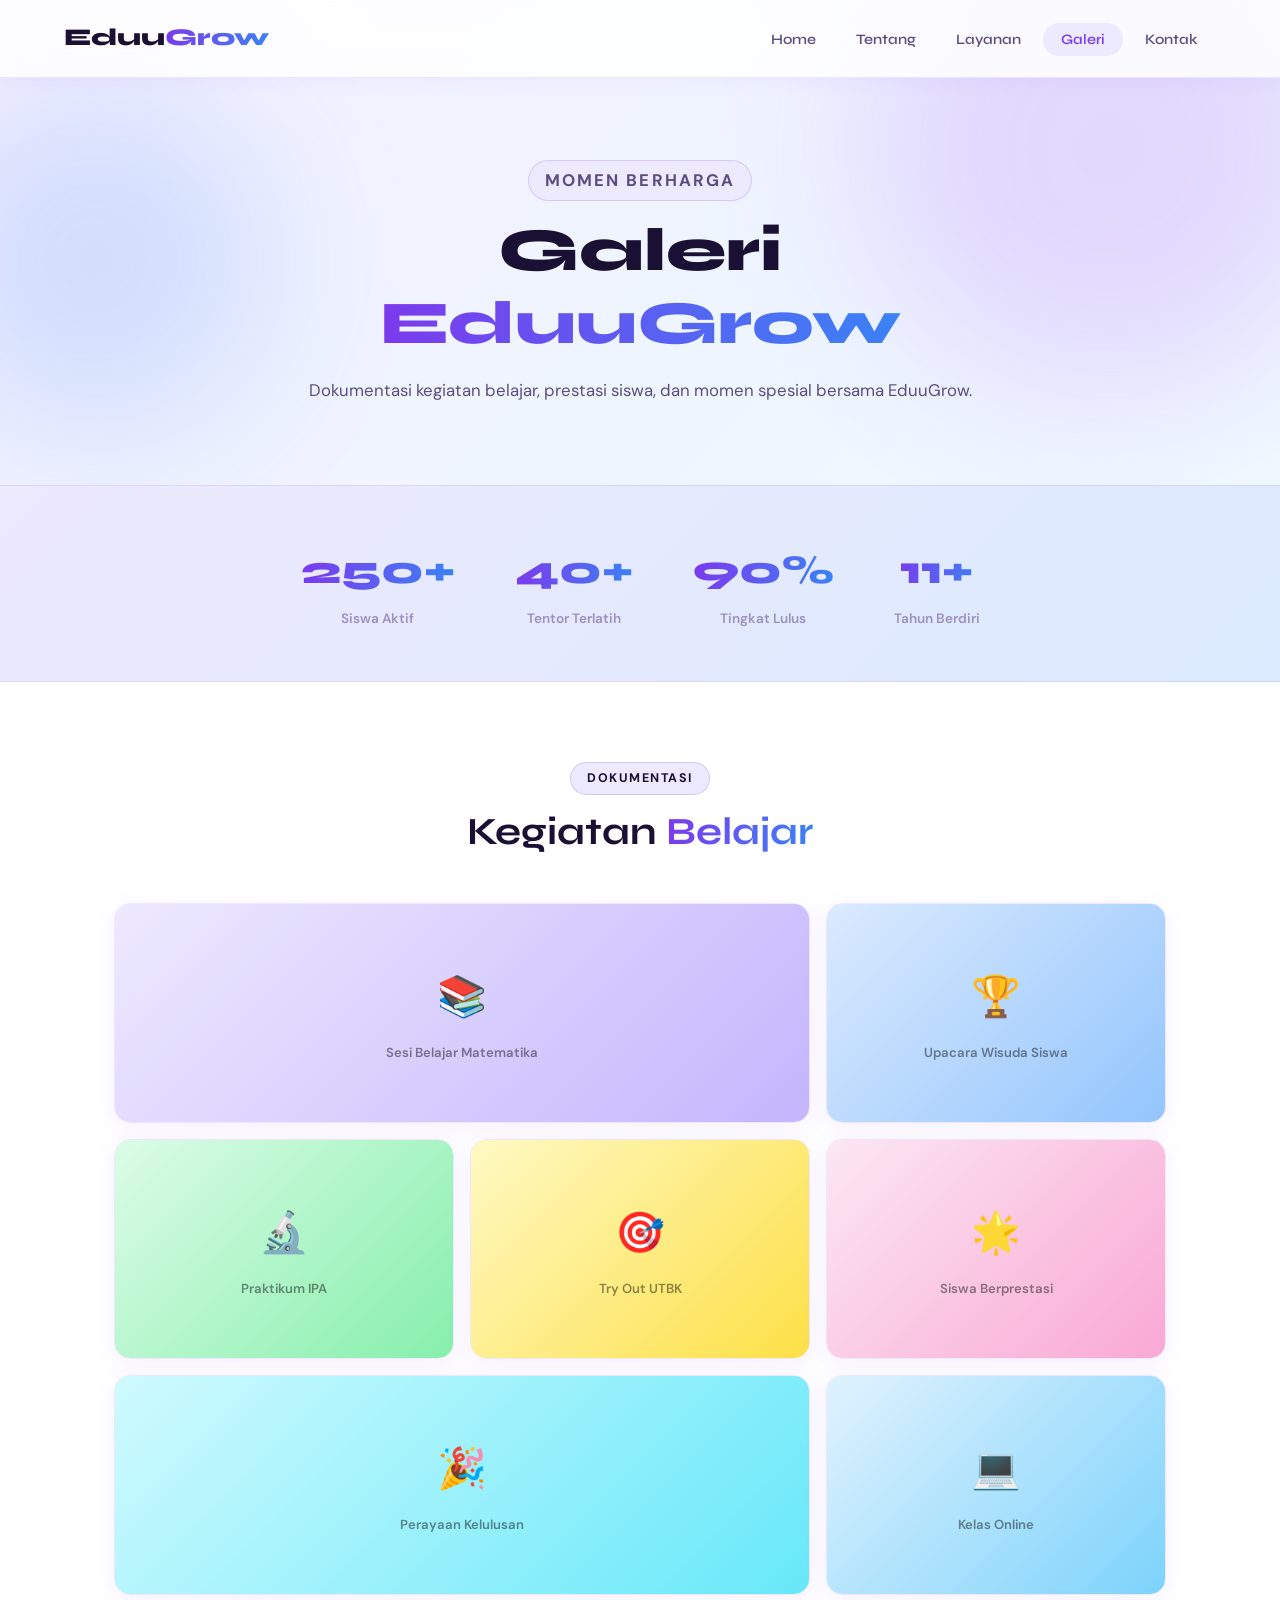
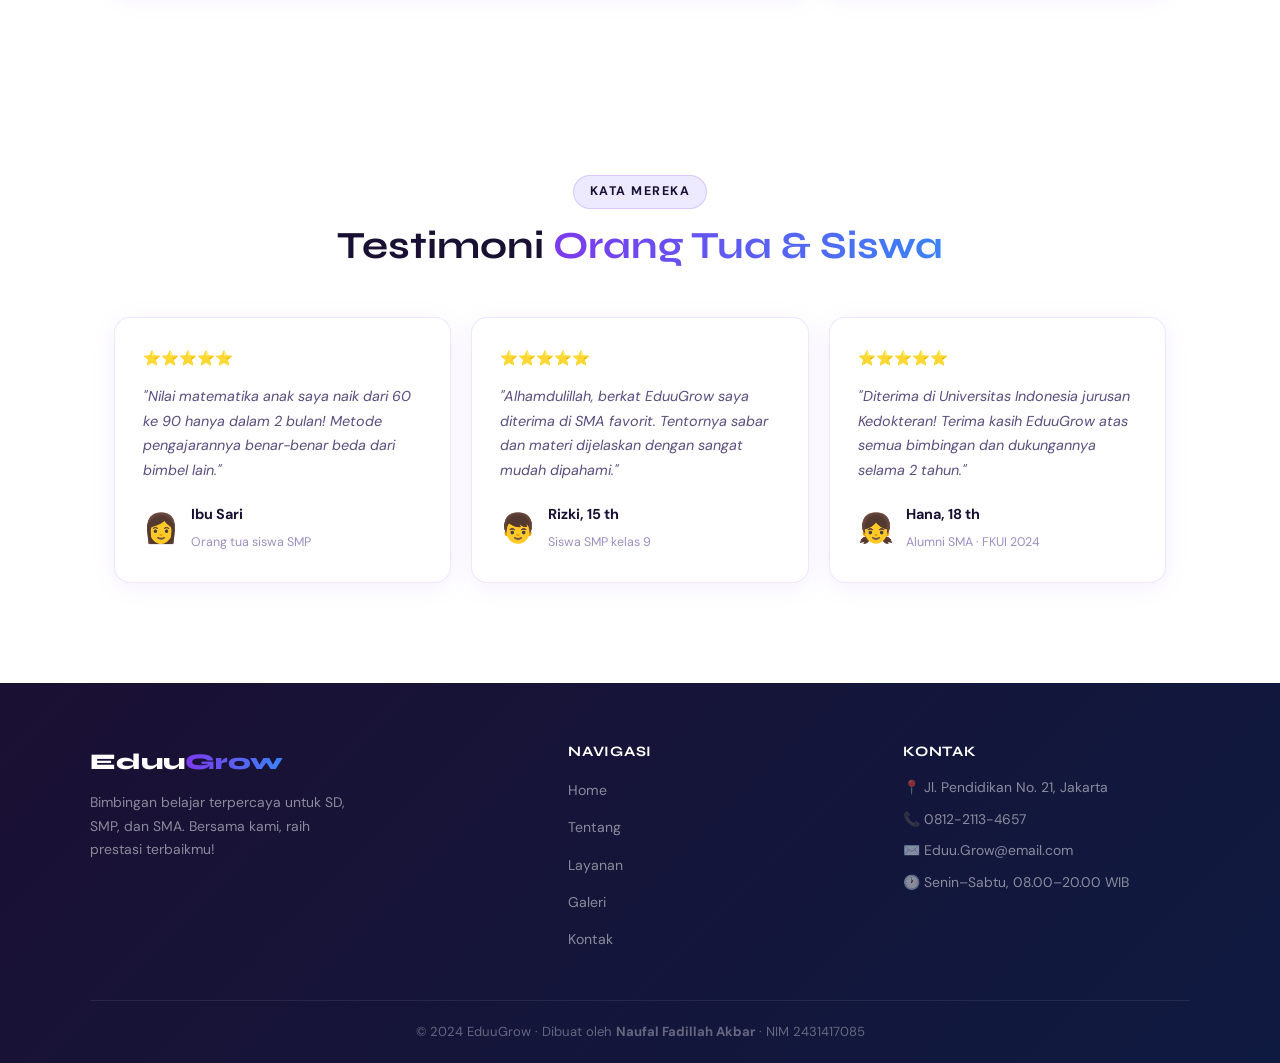
==== galeri.html @ db144cb8 "frist init github" ====
<!doctype html>
<html lang="id">
  <head>
    <meta charset="UTF-8" />
    <meta name="viewport" content="width=device-width, initial-scale=1.0" />
    <title>Galeri | EduuGrow</title>
    <link
      href="https://fonts.googleapis.com/css2?family=Syne:wght@400;600;700;800&family=DM+Sans:ital,wght@0,300;0,400;0,500;1,300&display=swap"
      rel="stylesheet"
    />
    <link rel="stylesheet" href="style.css" />
  </head>
  <body>
    <!-- ===== NAVBAR ===== -->
    <header class="navbar" id="navbar">
      <div class="nav-container">
        <a href="index.html" class="logo">Eduu<span>Grow</span></a>
        <nav>
          <ul class="nav-links" id="navLinks">
            <li><a href="index.html">Home</a></li>
            <li><a href="tentang.html">Tentang</a></li>
            <li><a href="layanan.html">Layanan</a></li>
            <li><a href="galeri.html" class="active">Galeri</a></li>
            <li><a href="kontak.html">Kontak</a></li>
          </ul>
        </nav>
        <button class="hamburger" id="hamburger" onclick="toggleMenu()">
          &#9776;
        </button>
      </div>
    </header>

    <!-- ===== PAGE HERO ===== -->
    <section class="page-hero">
      <div class="orb orb1"></div>
      <div class="orb orb2"></div>
      <div class="page-hero-content">
        <p class="section-tag">Momen Berharga</p>
        <h1>Galeri <span class="gradient-text">EduuGrow</span></h1>
        <p>
          Dokumentasi kegiatan belajar, prestasi siswa, dan momen spesial
          bersama EduuGrow.
        </p>
      </div>
    </section>

    <!-- ===== STATS BANNER ===== -->
    <section class="stats-banner">
      <div class="stats-row">
        <div class="stat-box">
          <span class="stat-big">250+</span>
          <span>Siswa Aktif</span>
        </div>
        <div class="stat-box">
          <span class="stat-big">40+</span>
          <span>Tentor Terlatih</span>
        </div>
        <div class="stat-box">
          <span class="stat-big">90%</span>
          <span>Tingkat Lulus</span>
        </div>
        <div class="stat-box">
          <span class="stat-big">11+</span>
          <span>Tahun Berdiri</span>
        </div>
      </div>
    </section>

    <!-- ===== GALERI GRID ===== -->
    <section class="galeri-section">
      <div class="section-header">
        <p class="section-tag">Dokumentasi</p>
        <h2>Kegiatan <span class="gradient-text">Belajar</span></h2>
      </div>

      <div class="galeri-grid">
        <div
          class="galeri-item large"
          onclick="
            openModal('📚', 'Sesi Belajar Matematika', 'Kelas SMP · 2024', 'g1')
          "
        >
          <div class="galeri-placeholder g1">
            <span class="g-icon">📚</span>
            <span class="g-caption">Sesi Belajar Matematika</span>
          </div>
          <div class="galeri-overlay">
            <p>Sesi Belajar Matematika</p>
            <small>Kelas SMP · 2024</small>
          </div>
        </div>

        <div
          class="galeri-item"
          onclick="
            openModal('🏆', 'Wisuda Angkatan 2023', 'Event Tahunan', 'g2')
          "
        >
          <div class="galeri-placeholder g2">
            <span class="g-icon">🏆</span>
            <span class="g-caption">Upacara Wisuda Siswa</span>
          </div>
          <div class="galeri-overlay">
            <p>Wisuda Angkatan 2023</p>
            <small>Event Tahunan</small>
          </div>
        </div>

        <div
          class="galeri-item"
          onclick="
            openModal('🔬', 'Praktikum IPA Seru', 'Kelas SD · 2024', 'g3')
          "
        >
          <div class="galeri-placeholder g3">
            <span class="g-icon">🔬</span>
            <span class="g-caption">Praktikum IPA</span>
          </div>
          <div class="galeri-overlay">
            <p>Praktikum IPA Seru</p>
            <small>Kelas SD · 2024</small>
          </div>
        </div>

        <div
          class="galeri-item"
          onclick="openModal('🎯', 'Try Out UTBK 2024', '200 Peserta', 'g4')"
        >
          <div class="galeri-placeholder g4">
            <span class="g-icon">🎯</span>
            <span class="g-caption">Try Out UTBK</span>
          </div>
          <div class="galeri-overlay">
            <p>Try Out UTBK 2024</p>
            <small>200 Peserta</small>
          </div>
        </div>

<div
          class="galeri-item"
          onclick="
            openModal(
              '🌟',
              'Penghargaan Siswa Terbaik',
              'Semester Ganjil 2024',
              'g5',
            )
          "
        >
          <div class="galeri-placeholder g5">
            <span class="g-icon">🌟</span>
            <span class="g-caption">Siswa Berprestasi</span>
          </div>
          <div class="galeri-overlay">
            <p>Penghargaan Siswa Terbaik</p>
            <small>Semester Ganjil 2024</small>
          </div>
        </div>

        <div
          class="galeri-item large"
          onclick="
            openModal('🎉', 'Perayaan Kelulusan 2024', 'Semua Jenjang', 'g6')
          "
        >
          <div class="galeri-placeholder g6">
            <span class="g-icon">🎉</span>
            <span class="g-caption">Perayaan Kelulusan</span>
          </div>
          <div class="galeri-overlay">
            <p>Perayaan Kelulusan 2024</p>
            <small>Semua Jenjang</small>
          </div>
        </div>

        <div
          class="galeri-item"
          onclick="
            openModal('💻', 'Sesi Belajar Online', 'Live Class Zoom', 'g7')
          "
        >
          <div class="galeri-placeholder g7">
            <span class="g-icon">💻</span>
            <span class="g-caption">Kelas Online</span>
          </div>
          <div class="galeri-overlay">
            <p>Sesi Belajar Online</p>
            <small>Live Class Zoom</small>
          </div>
        </div>

    </section>

    <!-- ===== TESTIMONIAL ===== -->
    <section class="testimonial">
      <div class="section-header">
        <p class="section-tag">Kata Mereka</p>
        <h2>Testimoni <span class="gradient-text">Orang Tua & Siswa</span></h2>
      </div>
      <div class="testi-grid">
        <div class="testi-card">
          <div class="testi-stars">⭐⭐⭐⭐⭐</div>
          <p>
            "Nilai matematika anak saya naik dari 60 ke 90 hanya dalam 2 bulan!
            Metode pengajarannya benar-benar beda dari bimbel lain."
          </p>
          <div class="testi-author">
            <div class="testi-avatar">👩</div>
            <div>
              <strong>Ibu Sari</strong>
              <small>Orang tua siswa SMP</small>
            </div>
          </div>
        </div>
        <div class="testi-card">
          <div class="testi-stars">⭐⭐⭐⭐⭐</div>
          <p>
            "Alhamdulillah, berkat EduuGrow saya diterima di SMA favorit.
            Tentornya sabar dan materi dijelaskan dengan sangat mudah dipahami."
          </p>
          <div class="testi-author">
            <div class="testi-avatar">👦</div>
            <div>
              <strong>Rizki, 15 th</strong>
              <small>Siswa SMP kelas 9</small>
            </div>
          </div>
        </div>
        <div class="testi-card">
          <div class="testi-stars">⭐⭐⭐⭐⭐</div>
          <p>
            "Diterima di Universitas Indonesia jurusan Kedokteran! Terima kasih
            EduuGrow atas semua bimbingan dan dukungannya selama 2 tahun."
          </p>
          <div class="testi-author">
            <div class="testi-avatar">👧</div>
            <div>
              <strong>Hana, 18 th</strong>
              <small>Alumni SMA · FKUI 2024</small>
            </div>
          </div>
        </div>
      </div>
    </section>

    <!-- ===== MODAL ===== -->
    <div class="modal-overlay" id="modalOverlay" onclick="closeModal()">
      <div class="modal-content" onclick="event.stopPropagation()">
        <button class="modal-close" onclick="closeModal()">✕</button>
        <div class="modal-img" id="modalImg"></div>
        <div class="modal-info" id="modalInfo"></div>
      </div>
    </div>

    <!-- ===== FOOTER ===== -->
    <footer class="footer">
      <div class="footer-inner">
        <div class="footer-brand">
          <a href="index.html" class="logo">Eduu<span>Grow</span></a>
          <p>
            Bimbingan belajar terpercaya untuk SD, SMP, dan SMA. Bersama kami,
            raih prestasi terbaikmu!
          </p>
        </div>
        <div class="footer-links">
          <h4>Navigasi</h4>
          <ul>
            <li><a href="index.html">Home</a></li>
            <li><a href="tentang.html">Tentang</a></li>
            <li><a href="layanan.html">Layanan</a></li>
            <li><a href="galeri.html">Galeri</a></li>
            <li><a href="kontak.html">Kontak</a></li>
          </ul>
        </div>
        <div class="footer-contact">
          <h4>Kontak</h4>
          <p>📍 Jl. Pendidikan No. 21, Jakarta</p>
          <p>📞 0812-2113-4657</p>
          <p>✉️ Eduu.Grow@email.com</p>
          <p>🕐 Senin–Sabtu, 08.00–20.00 WIB</p>
        </div>
      </div>
      <div class="footer-bottom">
        <p>
          © 2024 EduuGrow · Dibuat oleh <strong>Naufal Fadillah Akbar</strong> ·
          NIM 2431417085
        </p>
      </div>
    </footer>

    <script src="script.js"></script>
  </body>
</html>
---- style.css ----
/* ===========================
   FADILLEDU - COLORFUL & ENERGIK
   White + Purple-Blue Gradient
   =========================== */

:root {
  --bg-base: #ffffff;
  --bg-section: #f7f5ff;
  --bg-card: #ffffff;
  --bg-card2: #f0edff;
  --border: rgba(124, 58, 237, 0.12);
  --border-glow: rgba(124, 58, 237, 0.35);
  --purple: #7c3aed;
  --purple-light: #a855f7;
  --purple-pale: #ede9fe;
  --blue: #3b82f6;
  --blue-light: #60a5fa;
  --blue-pale: #dbeafe;
  --cyan: #06b6d4;
  --text-primary: #1a1033;
  --text-secondary: #5b4d80;
  --text-muted: #9d8fc0;
  --gradient: linear-gradient(135deg, #7c3aed, #3b82f6);
  --gradient-soft: linear-gradient(135deg, #ede9fe, #dbeafe);
  --gradient-text: linear-gradient(90deg, #7c3aed, #3b82f6);
  --gradient-hero: linear-gradient(
    135deg,
    #f5f0ff 0%,
    #eef5ff 50%,
    #f0f9ff 100%
  );
  --shadow-card: 0 4px 24px rgba(124, 58, 237, 0.08);
  --shadow-glow: 0 8px 40px rgba(124, 58, 237, 0.18);
  --shadow-hover: 0 12px 48px rgba(124, 58, 237, 0.22);
  --radius: 16px;
  --radius-sm: 10px;
  --font-display: "Syne", sans-serif;
  --font-body: "DM Sans", sans-serif;
}

*,
*::before,
*::after {
  box-sizing: border-box;
  margin: 0;
  padding: 0;
}
html {
  scroll-behavior: smooth;
}
body {
  background: var(--bg-base);
  color: var(--text-primary);
  font-family: var(--font-body);
  font-size: 16px;
  line-height: 1.7;
  overflow-x: hidden;
}
h1,
h2,
h3,
h4 {
  font-family: var(--font-display);
  line-height: 1.2;
  color: var(--text-primary);
}
h1 {
  font-size: clamp(2.2rem, 5vw, 3.8rem);
  font-weight: 800;
}
h2 {
  font-size: clamp(1.6rem, 3vw, 2.4rem);
  font-weight: 700;
}
h3 {
  font-size: 1.2rem;
  font-weight: 600;
}
p {
  color: var(--text-secondary);
}
a {
  text-decoration: none;
  color: inherit;
}
ul {
  list-style: none;
}

/* GRADIENT TEXT */
.gradient-text {
  background: var(--gradient-text);
  -webkit-background-clip: text;
  -webkit-text-fill-color: transparent;
  background-clip: text;
}

/* SECTION TAG */
.section-tag {
  display: inline-block;
  font-size: 0.78rem;
  font-weight: 700;
  letter-spacing: 0.12em;
  text-transform: uppercase;
  color: var(--purple);
  background: var(--purple-pale);
  border: 1px solid rgba(124, 58, 237, 0.2);
  padding: 5px 16px;
  border-radius: 99px;
  margin-bottom: 14px;
}

.section-header {
  text-align: center;
  margin-bottom: 48px;
}
.section-header p {
  color: inherit;
}

/* BUTTONS */
.btn-primary {
  display: inline-flex;
  align-items: center;
  gap: 8px;
  background: var(--gradient);
  color: #fff;
  padding: 13px 28px;
  border-radius: 99px;
  font-family: var(--font-display);
  font-weight: 700;
  font-size: 0.95rem;
  border: none;
  cursor: pointer;
  transition: all 0.3s ease;
  box-shadow: 0 4px 20px rgba(124, 58, 237, 0.3);
}
.btn-primary:hover {
  transform: translateY(-2px);
  box-shadow: 0 8px 32px rgba(124, 58, 237, 0.45);
}
.btn-primary.small {
  padding: 9px 20px;
  font-size: 0.85rem;
}
.btn-primary.full {
  width: 100%;
  justify-content: center;
  border-radius: var(--radius-sm);
}

.btn-outline {
  display: inline-flex;
  align-items: center;
  gap: 8px;
  background: transparent;
  color: var(--purple);
  padding: 13px 28px;
  border-radius: 99px;
  font-family: var(--font-display);
  font-weight: 700;
  font-size: 0.95rem;
  border: 2px solid var(--purple);
  cursor: pointer;
  transition: all 0.3s ease;
}
.btn-outline:hover {
  background: var(--purple-pale);
  transform: translateY(-2px);
  box-shadow: 0 4px 20px rgba(124, 58, 237, 0.15);
}
.btn-outline.small {
  padding: 9px 20px;
  font-size: 0.85rem;
}

/* ===========================
   NAVBAR
   =========================== */
.navbar {
  position: fixed;
  top: 0;
  left: 0;
  right: 0;
  z-index: 1000;
  padding: 18px 0;
  background: rgba(255, 255, 255, 0.85);
  backdrop-filter: blur(20px);
  border-bottom: 1px solid var(--border);
  transition: all 0.3s ease;
  box-shadow: 0 2px 20px rgba(124, 58, 237, 0.06);
}
.navbar.scrolled {
  padding: 12px 0;
  box-shadow: 0 4px 30px rgba(124, 58, 237, 0.1);
}
.nav-container {
  max-width: 1200px;
  margin: 0 auto;
  padding: 0 24px;
  display: flex;
  align-items: center;
  justify-content: space-between;
}
.logo {
  font-family: var(--font-display);
  font-size: 1.5rem;
  font-weight: 800;
  color: var(--text-primary);
}
.logo span {
  background: var(--gradient-text);
  -webkit-background-clip: text;
  -webkit-text-fill-color: transparent;
  background-clip: text;
}
.nav-links {
  display: flex;
  gap: 4px;
  align-items: center;
}
.nav-links a {
  font-family: var(--font-display);
  font-size: 0.9rem;
  font-weight: 600;
  color: var(--text-secondary);
  padding: 8px 18px;
  border-radius: 99px;
  transition: all 0.25s ease;
}
.nav-links a:hover {
  color: var(--purple);
  background: var(--purple-pale);
}
.nav-links a.active {
  color: var(--purple);
  background: var(--purple-pale);
}
.hamburger {
  display: none;
  background: none;
  border: 2px solid var(--border-glow);
  color: var(--purple);
  font-size: 1.2rem;
  padding: 6px 12px;
  border-radius: 8px;
  cursor: pointer;
}

/* ===========================
   ORB / BG DECORATIONS
   =========================== */
.orb {
  position: absolute;
  border-radius: 50%;
  filter: blur(80px);
  opacity: 0.18;
  pointer-events: none;
}
.orb1 {
  width: 500px;
  height: 500px;
  background: #a855f7;
  top: -100px;
  right: -80px;
  animation: drift 8s ease-in-out infinite;
}
.orb2 {
  width: 350px;
  height: 350px;
  background: #3b82f6;
  bottom: 50px;
  left: -80px;
  animation: drift 10s ease-in-out infinite reverse;
}
.orb3 {
  width: 250px;
  height: 250px;
  background: #06b6d4;
  top: 50%;
  left: 40%;
  animation: drift 12s ease-in-out infinite;
}
@keyframes drift {
  0%,
  100% {
    transform: translate(0, 0) scale(1);
  }
  50% {
    transform: translate(30px, -30px) scale(1.05);
  }
}

/* ===========================
   HERO
   =========================== */
.hero {
  min-height: 100vh;
  display: flex;
  align-items: center;
  padding: 120px 24px 80px;
  max-width: 1200px;
  margin: 0 auto;
  position: relative;
  gap: 48px;
}
.hero-bg {
  position: fixed;
  inset: 0;
  pointer-events: none;
  z-index: -1;
  background: var(--gradient-hero);
  overflow: hidden;
}
.grid-overlay {
  position: absolute;
  inset: 0;
  background-image:
    linear-gradient(rgba(124, 58, 237, 0.04) 1px, transparent 1px),
    linear-gradient(90deg, rgba(124, 58, 237, 0.04) 1px, transparent 1px);
  background-size: 60px 60px;
}
.hero-content {
  flex: 1;
  min-width: 0;
}
.badge {
  display: inline-flex;
  align-items: center;
  gap: 8px;
  font-size: 0.8rem;
  font-weight: 700;
  color: var(--purple);
  background: var(--purple-pale);
  border: 1px solid rgba(124, 58, 237, 0.25);
  padding: 6px 16px;
  border-radius: 99px;
  margin-bottom: 20px;
  letter-spacing: 0.05em;
}
.hero-content h1 {
  margin-bottom: 20px;
}
.hero-content p {
  font-size: 1.05rem;
  max-width: 500px;
  margin-bottom: 32px;
  color: var(--text-secondary);
}
.hero-cta {
  display: flex;
  gap: 14px;
  flex-wrap: wrap;
  margin-bottom: 48px;
}
.hero-stats {
  display: flex;
  align-items: center;
  gap: 24px;
  flex-wrap: wrap;
}
.stat {
  display: flex;
  flex-direction: column;
}
.stat-num {
  font-family: var(--font-display);
  font-size: 1.8rem;
  font-weight: 800;
  background: var(--gradient-text);
  -webkit-background-clip: text;
  -webkit-text-fill-color: transparent;
  background-clip: text;
}
.stat-label {
  font-size: 0.8rem;
  color: var(--text-muted);
}
.stat-divider {
  width: 1px;
  height: 40px;
  background: var(--border);
}

/* HERO VISUAL */
.hero-visual {
  flex: 0 0 420px;
  position: relative;
  height: 480px;
  display: flex;
  align-items: center;
  justify-content: center;
}
.main-visual-box {
  width: 200px;
  height: 200px;
  background: #fff;
  border: 2px solid var(--border-glow);
  border-radius: 28px;
  display: flex;
  align-items: center;
  justify-content: center;
  box-shadow: var(--shadow-glow);
  z-index: 2;
}
.visual-inner {
  text-align: center;
}
.visual-icon {
  font-size: 3.5rem;
  display: block;
  margin-bottom: 8px;
}
.visual-inner p {
  font-family: var(--font-display);
  font-weight: 700;
  color: var(--text-primary);
  font-size: 1rem;
  margin: 0;
}
.visual-inner small {
  font-size: 0.75rem;
  color: var(--text-muted);
}

.card-float {
  position: absolute;
  display: flex;
  align-items: center;
  gap: 8px;
  background: #fff;
  border: 1px solid var(--border);
  border-radius: var(--radius-sm);
  padding: 10px 16px;
  font-size: 0.82rem;
  font-weight: 600;
  color: var(--text-primary);
  white-space: nowrap;
  box-shadow: var(--shadow-card);
}
.card-float .card-icon {
  font-size: 1.1rem;
}
.card1 {
  top: 40px;
  left: 0;
  animation: floatY 3s ease-in-out infinite;
}
.card2 {
  top: 40px;
  right: 0;
  animation: floatY 3s ease-in-out infinite 0.5s;
}
.card3 {
  bottom: 80px;
  left: 10px;
  animation: floatY 3s ease-in-out infinite 1s;
}
.card4 {
  bottom: 80px;
  right: 10px;
  animation: floatY 3s ease-in-out infinite 1.5s;
}
@keyframes floatY {
  0%,
  100% {
    transform: translateY(0);
  }
  50% {
    transform: translateY(-10px);
  }
}

/* ===========================
   FEATURES
   =========================== */
.features {
  padding: 100px 24px;
  max-width: 1200px;
  margin: 0 auto;
}
.features-grid {
  display: grid;
  grid-template-columns: repeat(auto-fit, minmax(240px, 1fr));
  gap: 20px;
}
.feature-card {
  background: #fff;
  border: 1px solid var(--border);
  border-radius: var(--radius);
  padding: 28px;
  transition: all 0.3s ease;
  box-shadow: var(--shadow-card);
}
.feature-card:hover {
  border-color: var(--border-glow);
  transform: translateY(-5px);
  box-shadow: var(--shadow-hover);
}
.feature-icon {
  font-size: 2.2rem;
  margin-bottom: 16px;
}
.feature-card h3 {
  margin-bottom: 10px;
}
.feature-card p {
  font-size: 0.9rem;
}

/* ===========================
   JENJANG
   =========================== */
.jenjang {
  padding: 100px 24px;
  background: var(--bg-section);
}
.jenjang .section-header,
.jenjang-grid {
  max-width: 1000px;
  margin: 0 auto;
}
.jenjang-grid {
  display: grid;
  grid-template-columns: repeat(3, 1fr);
  gap: 20px;
  margin-top: 48px;
}
.jenjang-card {
  background: #fff;
  border: 1px solid var(--border);
  border-radius: var(--radius);
  padding: 32px 28px;
  transition: all 0.3s ease;
  box-shadow: var(--shadow-card);
}
.jenjang-card:hover {
  border-color: var(--border-glow);
  box-shadow: var(--shadow-hover);
  transform: translateY(-5px);
}
.jenjang-card.featured {
  border-color: var(--purple);
  background: linear-gradient(135deg, #fff, var(--purple-pale));
  box-shadow: var(--shadow-glow);
}
.jenjang-badge {
  display: inline-flex;
  align-items: center;
  justify-content: center;
  width: 52px;
  height: 52px;
  background: var(--gradient);
  border-radius: 14px;
  font-family: var(--font-display);
  font-size: 1rem;
  font-weight: 800;
  color: #fff;
  margin-bottom: 18px;
  box-shadow: 0 4px 16px rgba(124, 58, 237, 0.35);
}
.jenjang-card h3 {
  margin-bottom: 10px;
}
.jenjang-card p {
  font-size: 0.9rem;
  margin-bottom: 20px;
}
.card-link {
  color: var(--purple);
  font-size: 0.9rem;
  font-weight: 700;
  transition: color 0.2s;
}
.card-link:hover {
  color: var(--blue);
}

/* ===========================
   PAGE HERO (inner pages)
   =========================== */
.page-hero {
  padding: 160px 24px 80px;
  text-align: center;
  position: relative;
  overflow: hidden;
  background: linear-gradient(135deg, #f5f0ff 0%, #eef5ff 60%, #f0f9ff 100%);
}
.page-hero-content {
  position: relative;
  z-index: 1;
  max-width: 700px;
  margin: 0 auto;
}
.page-hero h1 {
  margin-bottom: 16px;
}
.page-hero p {
  font-size: 1.05rem;
  color: var(--text-secondary);
}

/* ===========================
   ABOUT PAGE
   =========================== */
.about-story {
  padding: 80px 24px;
  max-width: 1100px;
  margin: 0 auto;
}
.story-grid {
  display: grid;
  grid-template-columns: 1fr 1.2fr;
  gap: 60px;
  align-items: center;
}
.story-visual {
  position: relative;
}
.story-box {
  background: var(--gradient-soft);
  border: 1px solid var(--border);
  border-radius: var(--radius);
  padding: 36px;
  text-align: center;
  box-shadow: var(--shadow-card);
}
.story-icon {
  font-size: 3rem;
  margin-bottom: 16px;
  display: block;
}
.story-box h3 {
  margin-bottom: 10px;
}
.story-nim {
  margin-top: 16px;
  display: inline-block;
  font-size: 0.8rem;
  color: var(--purple);
  background: var(--purple-pale);
  border: 1px solid rgba(124, 58, 237, 0.2);
  padding: 4px 12px;
  border-radius: 99px;
  font-weight: 700;
}
.story-accent-card {
  position: absolute;
  bottom: -20px;
  right: -20px;
  background: var(--gradient);
  border-radius: var(--radius-sm);
  padding: 18px 24px;
  text-align: center;
  box-shadow: 0 8px 32px rgba(124, 58, 237, 0.4);
}
.big-num {
  display: block;
  font-family: var(--font-display);
  font-size: 2rem;
  font-weight: 800;
  color: #fff;
}
.story-accent-card span:last-child {
  font-size: 0.8rem;
  color: rgba(255, 255, 255, 0.85);
}
.story-text h2 {
  margin-bottom: 20px;
}
.story-text p {
  margin-bottom: 16px;
}
.story-values {
  margin-top: 24px;
  display: flex;
  flex-direction: column;
  gap: 10px;
}
.value-item {
  display: flex;
  gap: 12px;
  align-items: center;
  color: var(--text-primary);
  font-weight: 600;
}
.value-item span {
  color: var(--purple);
  font-size: 1.1rem;
}

/* VISI MISI */
.visi-misi {
  padding: 80px 24px;
  background: var(--bg-section);
}
.vm-grid {
  display: grid;
  grid-template-columns: 1fr 1fr;
  gap: 24px;
  max-width: 900px;
  margin: 0 auto;
}
.vm-card {
  background: #fff;
  border: 1px solid var(--border);
  border-radius: var(--radius);
  padding: 36px;
  box-shadow: var(--shadow-card);
}
.vm-card.visi {
  border-top: 4px solid var(--purple);
}
.vm-card.misi {
  border-top: 4px solid var(--blue);
}
.vm-icon {
  font-size: 2.5rem;
  margin-bottom: 16px;
  display: block;
}
.vm-card h3 {
  margin-bottom: 14px;
}
.vm-card ul {
  display: flex;
  flex-direction: column;
  gap: 10px;
  padding-left: 4px;
}
.vm-card ul li {
  color: var(--text-secondary);
  font-size: 0.9rem;
  padding-left: 20px;
  position: relative;
}
.vm-card ul li::before {
  content: "→";
  position: absolute;
  left: 0;
  color: var(--purple);
  font-weight: 700;
}

/* TEAM */
.team {
  padding: 80px 24px;
  max-width: 1100px;
  margin: 0 auto;
}
.team-grid {
  display: grid;
  grid-template-columns: repeat(4, 1fr);
  gap: 20px;
}
.team-card {
  background: #fff;
  border: 1px solid var(--border);
  border-radius: var(--radius);
  padding: 28px 20px;
  text-align: center;
  transition: all 0.3s ease;
  box-shadow: var(--shadow-card);
}
.team-card:hover {
  border-color: var(--border-glow);
  transform: translateY(-5px);
  box-shadow: var(--shadow-hover);
}
.team-avatar {
  font-size: 3rem;
  margin-bottom: 14px;
  display: block;
}
.team-card h3 {
  margin-bottom: 4px;
  font-size: 1rem;
}
.team-role {
  color: var(--purple);
  font-size: 0.8rem;
  margin-bottom: 10px;
  font-weight: 700;
}
.team-card p {
  font-size: 0.85rem;
}

/* ===========================
   LAYANAN PAGE
   =========================== */
.layanan-section {
  padding: 60px 24px 100px;
  max-width: 1200px;
  margin: 0 auto;
}
.tab-container {
  display: flex;
  gap: 10px;
  margin-bottom: 40px;
  flex-wrap: wrap;
}
.tab-btn {
  padding: 9px 24px;
  border-radius: 99px;
  border: 2px solid var(--border-glow);
  background: transparent;
  color: var(--purple);
  font-family: var(--font-display);
  font-size: 0.88rem;
  font-weight: 700;
  cursor: pointer;
  transition: all 0.25s;
}
.tab-btn.active,
.tab-btn:hover {
  background: var(--gradient);
  border-color: transparent;
  color: #fff;
  box-shadow: 0 4px 16px rgba(124, 58, 237, 0.3);
}
.layanan-grid {
  display: grid;
  grid-template-columns: repeat(3, 1fr);
  gap: 22px;
}
.layanan-card {
  background: #fff;
  border: 1px solid var(--border);
  border-radius: var(--radius);
  padding: 28px;
  display: flex;
  flex-direction: column;
  gap: 14px;
  transition: all 0.3s ease;
  box-shadow: var(--shadow-card);
}
.layanan-card:hover {
  border-color: var(--border-glow);
  transform: translateY(-5px);
  box-shadow: var(--shadow-hover);
}
.layanan-card.hidden {
  display: none;
}
.layanan-header {
  display: flex;
  align-items: center;
  justify-content: space-between;
}
.level-badge {
  font-family: var(--font-display);
  font-size: 0.75rem;
  font-weight: 700;
  padding: 4px 12px;
  border-radius: 99px;
}
.layanan-header.sd .level-badge {
  background: #dcfce7;
  color: #16a34a;
  border: 1px solid #86efac;
}
.layanan-header.smp .level-badge {
  background: var(--blue-pale);
  color: #1d4ed8;
  border: 1px solid #93c5fd;
}
.layanan-header.sma .level-badge {
  background: var(--purple-pale);
  color: var(--purple);
  border: 1px solid #c4b5fd;
}
.layanan-icon {
  font-size: 1.8rem;
}
.layanan-card h3 {
  font-size: 1.05rem;
}
.layanan-card p {
  font-size: 0.87rem;
}
.layanan-list {
  display: flex;
  flex-direction: column;
  gap: 6px;
}
.layanan-list li {
  font-size: 0.83rem;
  color: var(--text-secondary);
}
.layanan-price {
  font-family: var(--font-display);
  font-size: 1.3rem;
  font-weight: 800;
  color: var(--purple);
  margin-top: auto;
}
.layanan-price span {
  font-size: 0.8rem;
  font-weight: 400;
  color: var(--text-muted);
}

/* PAKET */
.paket-section {
  padding: 80px 24px 100px;
  max-width: 1000px;
  margin: 0 auto;
}
.paket-grid {
  display: grid;
  grid-template-columns: repeat(3, 1fr);
  gap: 22px;
}
.paket-card {
  background: #fff;
  border: 1px solid var(--border);
  border-radius: var(--radius);
  padding: 32px 28px;
  display: flex;
  flex-direction: column;
  gap: 12px;
  position: relative;
  box-shadow: var(--shadow-card);
}
.paket-card.featured {
  border-color: var(--purple);
  background: linear-gradient(135deg, #fff, var(--purple-pale));
  box-shadow: var(--shadow-glow);
}
.paket-badge {
  position: absolute;
  top: -12px;
  left: 50%;
  transform: translateX(-50%);
  background: var(--gradient);
  color: #fff;
  font-size: 0.75rem;
  font-weight: 700;
  padding: 4px 16px;
  border-radius: 99px;
  white-space: nowrap;
  font-family: var(--font-display);
  box-shadow: 0 4px 12px rgba(124, 58, 237, 0.35);
}
.paket-card h3 {
  font-size: 1.1rem;
  text-align: center;
}
.paket-price {
  font-family: var(--font-display);
  font-size: 1.6rem;
  font-weight: 800;
  color: var(--purple);
  text-align: center;
}
.paket-price span {
  font-size: 0.8rem;
  font-weight: 400;
  color: var(--text-muted);
}
.paket-card ul {
  display: flex;
  flex-direction: column;
  gap: 8px;
  flex: 1;
}
.paket-card ul li {
  color: var(--text-secondary);
  font-size: 0.87rem;
}
.paket-card .btn-primary,
.paket-card .btn-outline {
  width: 100%;
  justify-content: center;
  margin-top: 8px;
}

/* ===========================
   GALERI
   =========================== */
.stats-banner {
  padding: 50px 24px;
  background: linear-gradient(135deg, var(--purple-pale), var(--blue-pale));
  border-top: 1px solid var(--border);
  border-bottom: 1px solid var(--border);
}
.stats-row {
  display: flex;
  justify-content: center;
  gap: 60px;
  flex-wrap: wrap;
  max-width: 900px;
  margin: 0 auto;
}
.stat-box {
  text-align: center;
}
.stat-big {
  display: block;
  font-family: var(--font-display);
  font-size: 2.5rem;
  font-weight: 800;
  background: var(--gradient-text);
  -webkit-background-clip: text;
  -webkit-text-fill-color: transparent;
  background-clip: text;
}
.stat-box span:last-child {
  font-size: 0.85rem;
  color: var(--text-muted);
  font-weight: 600;
}

.galeri-section {
  padding: 80px 24px 100px;
  max-width: 1100px;
  margin: 0 auto;
}
.galeri-grid {
  display: grid;
  grid-template-columns: repeat(3, 1fr);
  grid-auto-rows: 220px;
  gap: 16px;
}
.galeri-item {
  position: relative;
  overflow: hidden;
  border-radius: var(--radius);
  border: 1px solid var(--border);
  cursor: pointer;
  box-shadow: var(--shadow-card);
}
.galeri-item.large {
  grid-column: span 2;
}
.galeri-placeholder {
  width: 100%;
  height: 100%;
  display: flex;
  flex-direction: column;
  align-items: center;
  justify-content: center;
  gap: 12px;
  transition: transform 0.4s ease;
}
.galeri-item:hover .galeri-placeholder {
  transform: scale(1.05);
}

.g1 {
  background: linear-gradient(135deg, #ede9fe, #c4b5fd);
}
.g2 {
  background: linear-gradient(135deg, #dbeafe, #93c5fd);
}
.g3 {
  background: linear-gradient(135deg, #dcfce7, #86efac);
}
.g4 {
  background: linear-gradient(135deg, #fef9c3, #fde047);
}
.g5 {
  background: linear-gradient(135deg, #fce7f3, #f9a8d4);
}
.g6 {
  background: linear-gradient(135deg, #cffafe, #67e8f9);
}
.g7 {
  background: linear-gradient(135deg, #e0f2fe, #7dd3fc);
}
.g8 {
  background: linear-gradient(135deg, #ede9fe, #a5b4fc);
}

.g-icon {
  font-size: 2.5rem;
}
.g-caption {
  font-size: 0.82rem;
  color: rgba(0, 0, 0, 0.45);
  font-weight: 600;
}

.galeri-overlay {
  position: absolute;
  bottom: 0;
  left: 0;
  right: 0;
  background: linear-gradient(transparent, rgba(124, 58, 237, 0.85));
  padding: 24px 16px 16px;
  transform: translateY(100%);
  transition: transform 0.35s ease;
}
.galeri-item:hover .galeri-overlay {
  transform: translateY(0);
}
.galeri-overlay p {
  color: #fff;
  font-weight: 600;
  font-size: 0.9rem;
  margin: 0;
}
.galeri-overlay small {
  color: rgba(255, 255, 255, 0.75);
  font-size: 0.78rem;
}

/* TESTIMONIAL */
.testimonial {
  padding: 80px 24px 100px;
  max-width: 1100px;
  margin: 0 auto;
}
.testi-grid {
  display: grid;
  grid-template-columns: repeat(3, 1fr);
  gap: 20px;
}
.testi-card {
  background: #fff;
  border: 1px solid var(--border);
  border-radius: var(--radius);
  padding: 28px;
  transition: all 0.3s ease;
  box-shadow: var(--shadow-card);
}
.testi-card:hover {
  border-color: var(--border-glow);
  transform: translateY(-4px);
  box-shadow: var(--shadow-hover);
}
.testi-stars {
  font-size: 0.9rem;
  margin-bottom: 14px;
}
.testi-card p {
  font-style: italic;
  font-size: 0.9rem;
  margin-bottom: 20px;
}
.testi-author {
  display: flex;
  align-items: center;
  gap: 12px;
}
.testi-avatar {
  font-size: 1.8rem;
}
.testi-author strong {
  display: block;
  font-size: 0.9rem;
  color: var(--text-primary);
}
.testi-author small {
  font-size: 0.78rem;
  color: var(--text-muted);
}

/* MODAL */
.modal-overlay {
  position: fixed;
  inset: 0;
  background: rgba(124, 58, 237, 0.15);
  backdrop-filter: blur(12px);
  z-index: 2000;
  display: flex;
  align-items: center;
  justify-content: center;
  opacity: 0;
  pointer-events: none;
  transition: opacity 0.3s ease;
}
.modal-overlay.active {
  opacity: 1;
  pointer-events: all;
}
.modal-content {
  background: #fff;
  border: 1px solid var(--border-glow);
  border-radius: var(--radius);
  padding: 32px;
  max-width: 500px;
  width: 90%;
  position: relative;
  transform: scale(0.95);
  transition: transform 0.3s ease;
  box-shadow: var(--shadow-glow);
}
.modal-overlay.active .modal-content {
  transform: scale(1);
}
.modal-close {
  position: absolute;
  top: 16px;
  right: 16px;
  background: var(--purple-pale);
  border: none;
  color: var(--purple);
  width: 32px;
  height: 32px;
  border-radius: 8px;
  cursor: pointer;
  font-size: 0.9rem;
  transition: background 0.2s;
}
.modal-close:hover {
  background: var(--border-glow);
  color: #fff;
}
.modal-img {
  font-size: 4rem;
  text-align: center;
  margin-bottom: 16px;
}
.modal-info p {
  text-align: center;
  font-weight: 700;
  color: var(--text-primary);
  margin-bottom: 4px;
}
.modal-info small {
  display: block;
  text-align: center;
  color: var(--text-muted);
  font-size: 0.82rem;
}

/* ===========================
   KONTAK
   =========================== */
.kontak-section {
  padding: 60px 24px 100px;
  max-width: 1100px;
  margin: 0 auto;
}
.kontak-grid {
  display: grid;
  grid-template-columns: 1fr 1.4fr;
  gap: 48px;
  align-items: start;
}
.kontak-info h2 {
  margin-bottom: 12px;
}
.kontak-info > p {
  margin-bottom: 32px;
}
.info-items {
  display: flex;
  flex-direction: column;
  gap: 20px;
  margin-bottom: 32px;
}
.info-item {
  display: flex;
  gap: 16px;
  align-items: flex-start;
}
.info-icon {
  font-size: 1.4rem;
  flex-shrink: 0;
  margin-top: 2px;
}
.info-item strong {
  display: block;
  color: var(--text-primary);
  font-size: 0.9rem;
  margin-bottom: 4px;
  font-weight: 700;
}
.info-item p {
  font-size: 0.87rem;
  margin: 0;
}
.sosmed p {
  font-size: 0.85rem;
  color: var(--text-muted);
  margin-bottom: 12px;
  font-weight: 600;
}
.sosmed-links {
  display: flex;
  gap: 10px;
  flex-wrap: wrap;
}
.sosmed-btn {
  padding: 8px 16px;
  background: var(--purple-pale);
  border: 1px solid var(--border-glow);
  border-radius: 8px;
  font-size: 0.82rem;
  font-weight: 700;
  color: var(--purple);
  transition: all 0.25s;
}
.sosmed-btn:hover {
  background: var(--gradient);
  color: #fff;
  border-color: transparent;
}

.kontak-form-box {
  background: #fff;
  border: 1px solid var(--border);
  border-radius: var(--radius);
  padding: 36px;
  box-shadow: var(--shadow-card);
}
.kontak-form-box h2 {
  margin-bottom: 8px;
}
.kontak-form-box > p {
  margin-bottom: 28px;
  font-size: 0.9rem;
}
.form-group {
  display: flex;
  flex-direction: column;
  gap: 8px;
  margin-bottom: 18px;
}
.form-row {
  display: grid;
  grid-template-columns: 1fr 1fr;
  gap: 16px;
}
label {
  font-size: 0.85rem;
  font-weight: 700;
  color: var(--text-primary);
}
input,
select,
textarea {
  background: var(--bg-section);
  border: 1.5px solid var(--border);
  border-radius: var(--radius-sm);
  padding: 12px 16px;
  color: var(--text-primary);
  font-family: var(--font-body);
  font-size: 0.9rem;
  outline: none;
  transition:
    border-color 0.25s,
    box-shadow 0.25s;
  width: 100%;
}
input:focus,
select:focus,
textarea:focus {
  border-color: var(--purple);
  box-shadow: 0 0 0 3px rgba(124, 58, 237, 0.12);
  background: #fff;
}
input::placeholder,
textarea::placeholder {
  color: var(--text-muted);
}
select option {
  background: #fff;
  color: var(--text-primary);
}
textarea {
  resize: vertical;
  min-height: 100px;
}
.form-note {
  font-size: 0.78rem;
  color: var(--text-muted);
  text-align: center;
  margin-top: 14px;
}

/* MAP */
.map-section {
  padding: 60px 24px 100px;
  max-width: 900px;
  margin: 0 auto;
}
.map-placeholder {
  background: var(--gradient-soft);
  border: 1.5px solid var(--border-glow);
  border-radius: var(--radius);
  height: 280px;
  display: flex;
  align-items: center;
  justify-content: center;
  background-image:
    linear-gradient(rgba(124, 58, 237, 0.06) 1px, transparent 1px),
    linear-gradient(90deg, rgba(124, 58, 237, 0.06) 1px, transparent 1px);
  background-size: 30px 30px;
}
.map-inner {
  text-align: center;
}
.map-icon {
  font-size: 3rem;
  display: block;
  margin-bottom: 12px;
}
.map-inner h3 {
  margin-bottom: 4px;
}
.map-inner p {
  font-size: 0.87rem;
  margin-bottom: 20px;
}

/* ===========================
   FOOTER
   =========================== */
.footer {
  background: linear-gradient(135deg, #1a1033, #0f1a40);
  padding: 60px 24px 0;
}
.footer-inner {
  max-width: 1100px;
  margin: 0 auto;
  display: grid;
  grid-template-columns: 1.5fr 1fr 1fr;
  gap: 48px;
  padding-bottom: 48px;
}
.footer-brand .logo {
  font-size: 1.4rem;
  color: #fff;
}
.footer-brand .logo span {
  background: var(--gradient-text);
  -webkit-background-clip: text;
  -webkit-text-fill-color: transparent;
  background-clip: text;
}
.footer-brand p {
  font-size: 0.87rem;
  margin-top: 10px;
  max-width: 260px;
  color: rgba(255, 255, 255, 0.5);
}
.footer-links h4,
.footer-contact h4 {
  font-family: var(--font-display);
  font-size: 0.9rem;
  color: #fff;
  margin-bottom: 16px;
  letter-spacing: 0.05em;
  text-transform: uppercase;
}
.footer-links ul {
  display: flex;
  flex-direction: column;
  gap: 10px;
}
.footer-links a {
  font-size: 0.88rem;
  color: rgba(255, 255, 255, 0.5);
  transition: color 0.2s;
}
.footer-links a:hover {
  color: var(--purple-light);
}
.footer-contact p {
  font-size: 0.87rem;
  margin-bottom: 8px;
  color: rgba(255, 255, 255, 0.5);
}
.footer-bottom {
  border-top: 1px solid rgba(255, 255, 255, 0.08);
  padding: 20px 0;
  text-align: center;
  max-width: 1100px;
  margin: 0 auto;
}
.footer-bottom p {
  font-size: 0.82rem;
  color: rgba(255, 255, 255, 0.35);
}

/* ===========================
   RESPONSIVE
   =========================== */
@media (max-width: 900px) {
  .hero {
    flex-direction: column;
    padding: 100px 24px 60px;
    text-align: center;
  }
  .hero-visual {
    display: none;
  }
  .hero-stats {
    justify-content: center;
  }
  .hero-cta {
    justify-content: center;
  }
  .hero-content p {
    margin: 0 auto 32px;
  }
  .jenjang-grid {
    grid-template-columns: 1fr;
  }
  .story-grid {
    grid-template-columns: 1fr;
  }
  .story-accent-card {
    right: 0;
  }
  .vm-grid {
    grid-template-columns: 1fr;
  }
  .team-grid {
    grid-template-columns: repeat(2, 1fr);
  }
  .layanan-grid {
    grid-template-columns: repeat(2, 1fr);
  }
  .paket-grid {
    grid-template-columns: 1fr;
  }
  .galeri-grid {
    grid-template-columns: repeat(2, 1fr);
  }
  .galeri-item.large {
    grid-column: span 1;
  }
  .testi-grid {
    grid-template-columns: 1fr;
  }
  .kontak-grid {
    grid-template-columns: 1fr;
  }
  .footer-inner {
    grid-template-columns: 1fr 1fr;
  }
}

@media (max-width: 600px) {
  .nav-links {
    display: none;
    flex-direction: column;
    position: absolute;
    top: 100%;
    left: 0;
    right: 0;
    background: #fff;
    border-bottom: 1px solid var(--border);
    padding: 16px;
    gap: 4px;
    box-shadow: 0 8px 24px rgba(124, 58, 237, 0.1);
  }
  .nav-links.open {
    display: flex;
  }
  .hamburger {
    display: block;
  }
  .features-grid {
    grid-template-columns: 1fr;
  }
  .team-grid {
    grid-template-columns: 1fr;
  }
  .layanan-grid {
    grid-template-columns: 1fr;
  }
  .galeri-grid {
    grid-template-columns: 1fr;
  }
  .form-row {
    grid-template-columns: 1fr;
  }
  .footer-inner {
    grid-template-columns: 1fr;
    gap: 32px;
  }
  .stats-row {
    gap: 32px;
  }
}

.pencapaian {
  padding: 80px 24px;
  background: var(--bg-section);
}

.pencapaian-stats {
  display: flex;
  justify-content: center;
  align-items: center;
  flex-wrap: wrap;
  gap: 48px;
  max-width: 900px;
  margin: 0 auto;
  text-align: center;
}
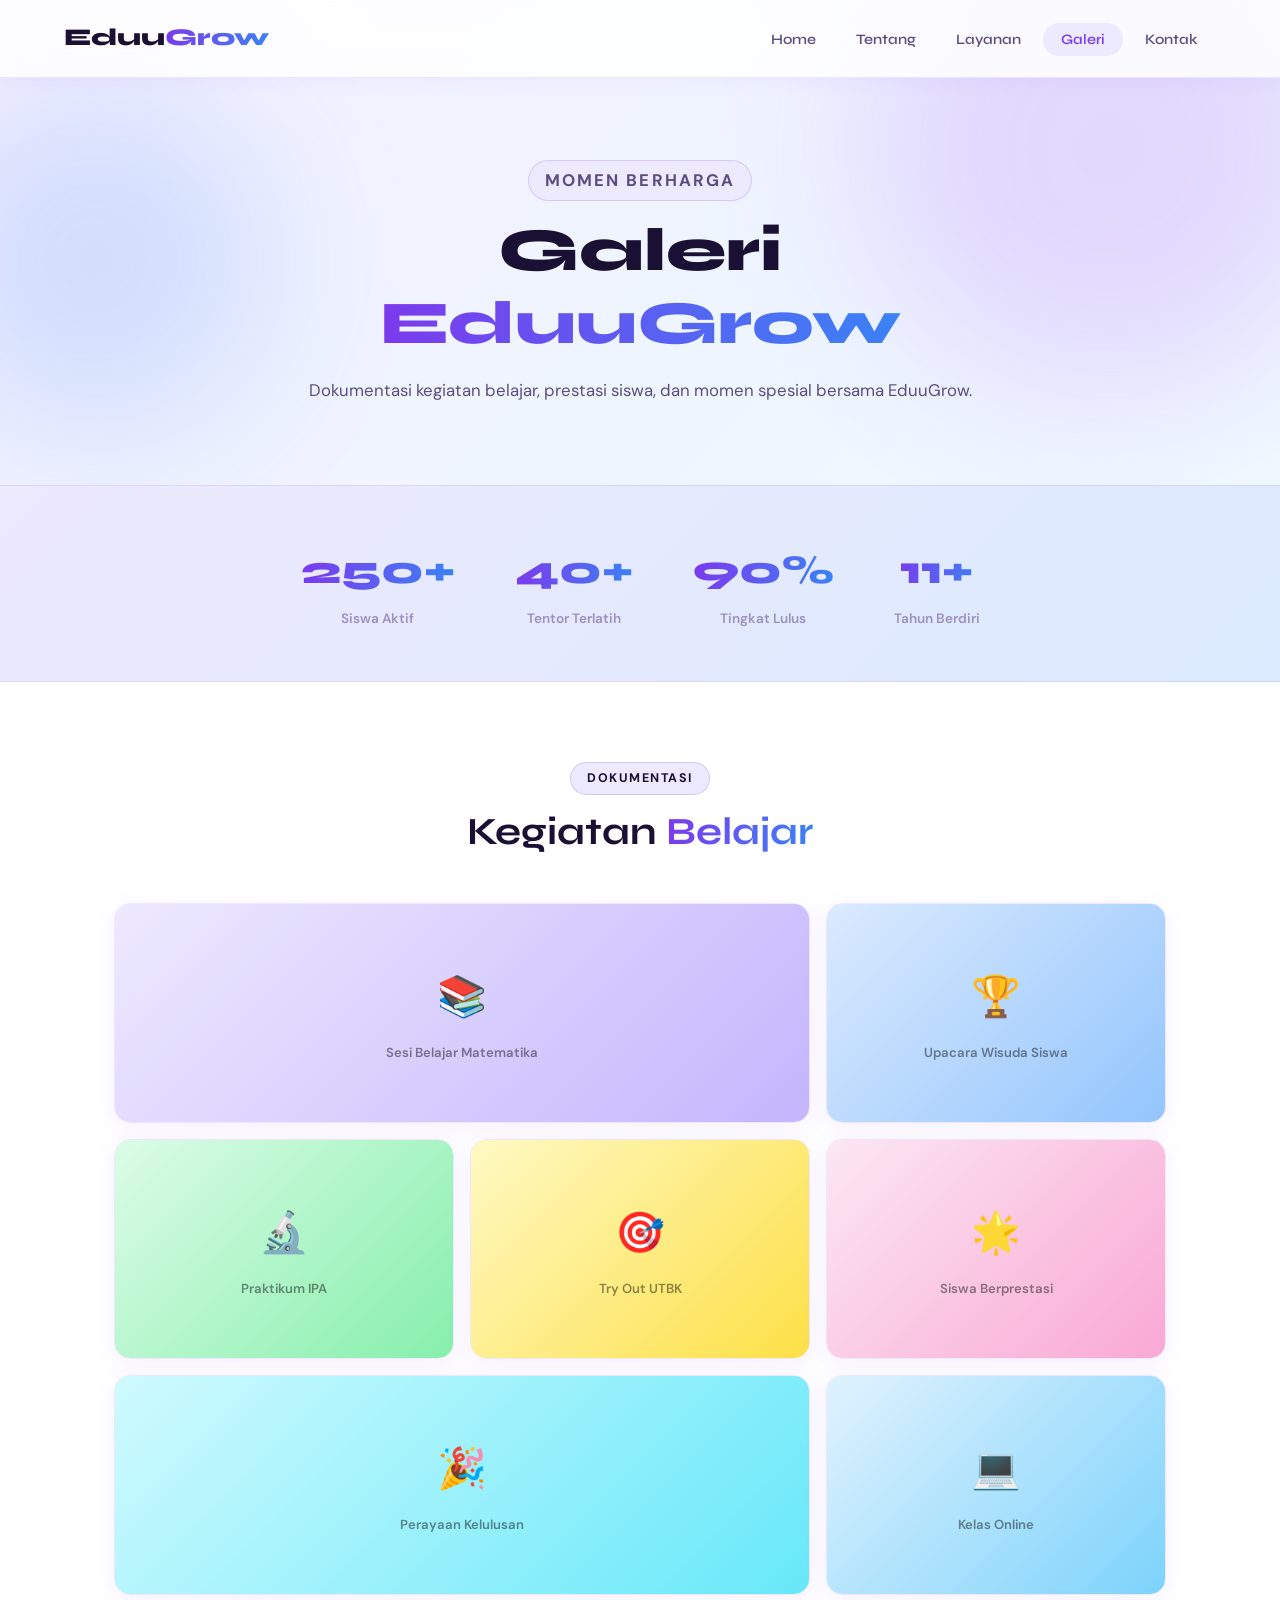
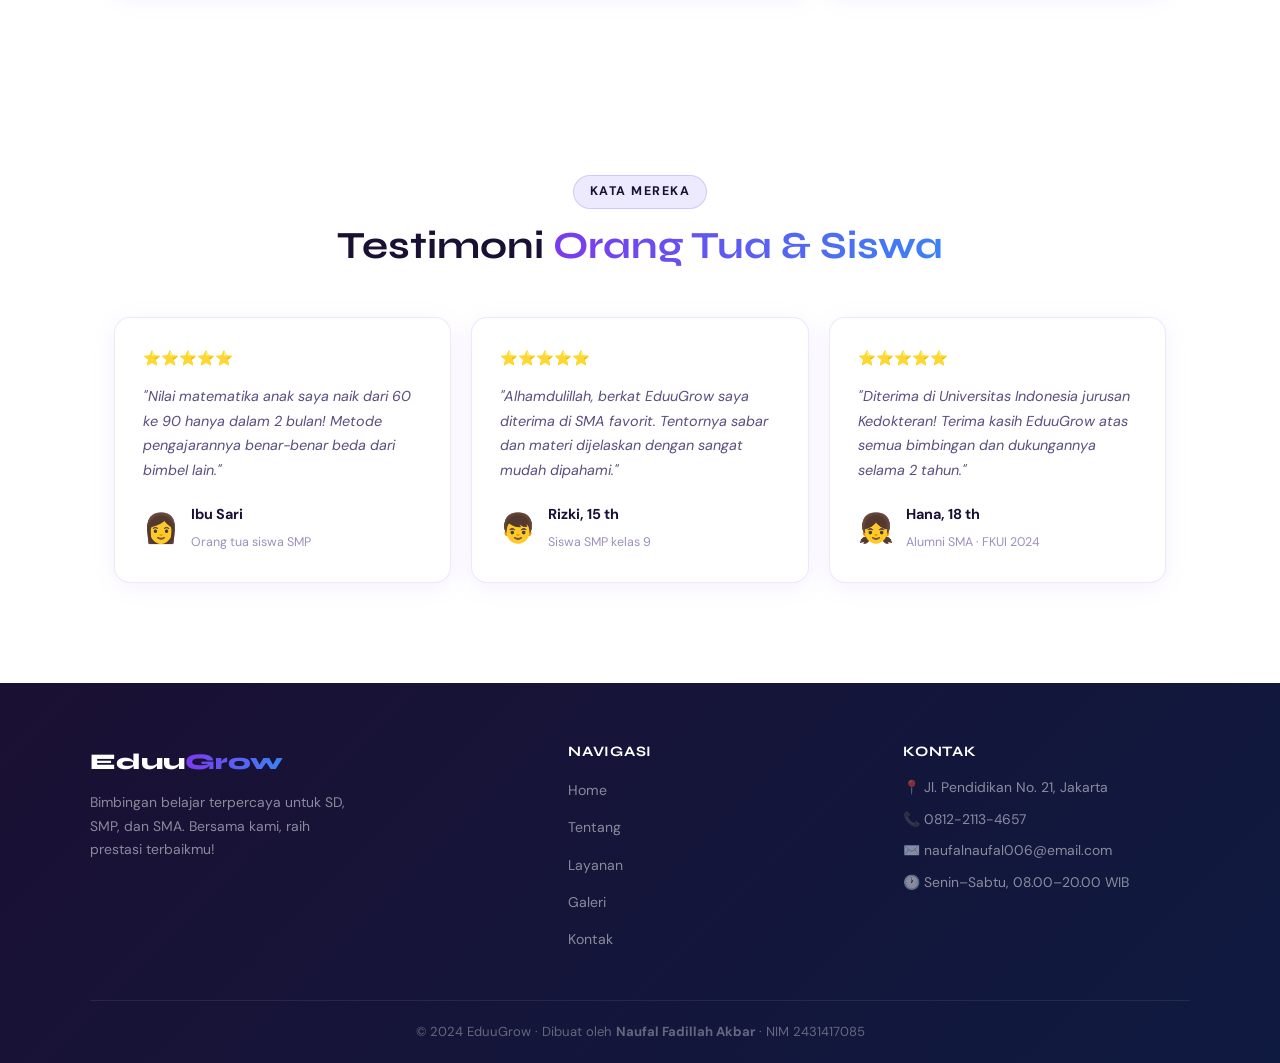
==== commit b5a38786: "Update galeri.html" ====
--- a/galeri.html
+++ b/galeri.html
@@ -276,7 +276,7 @@
           <h4>Kontak</h4>
           <p>📍 Jl. Pendidikan No. 21, Jakarta</p>
           <p>📞 0812-2113-4657</p>
-          <p>✉️ Eduu.Grow@email.com</p>
+          <p>✉️ naufalnaufal006@email.com</p>
           <p>🕐 Senin–Sabtu, 08.00–20.00 WIB</p>
         </div>
       </div>
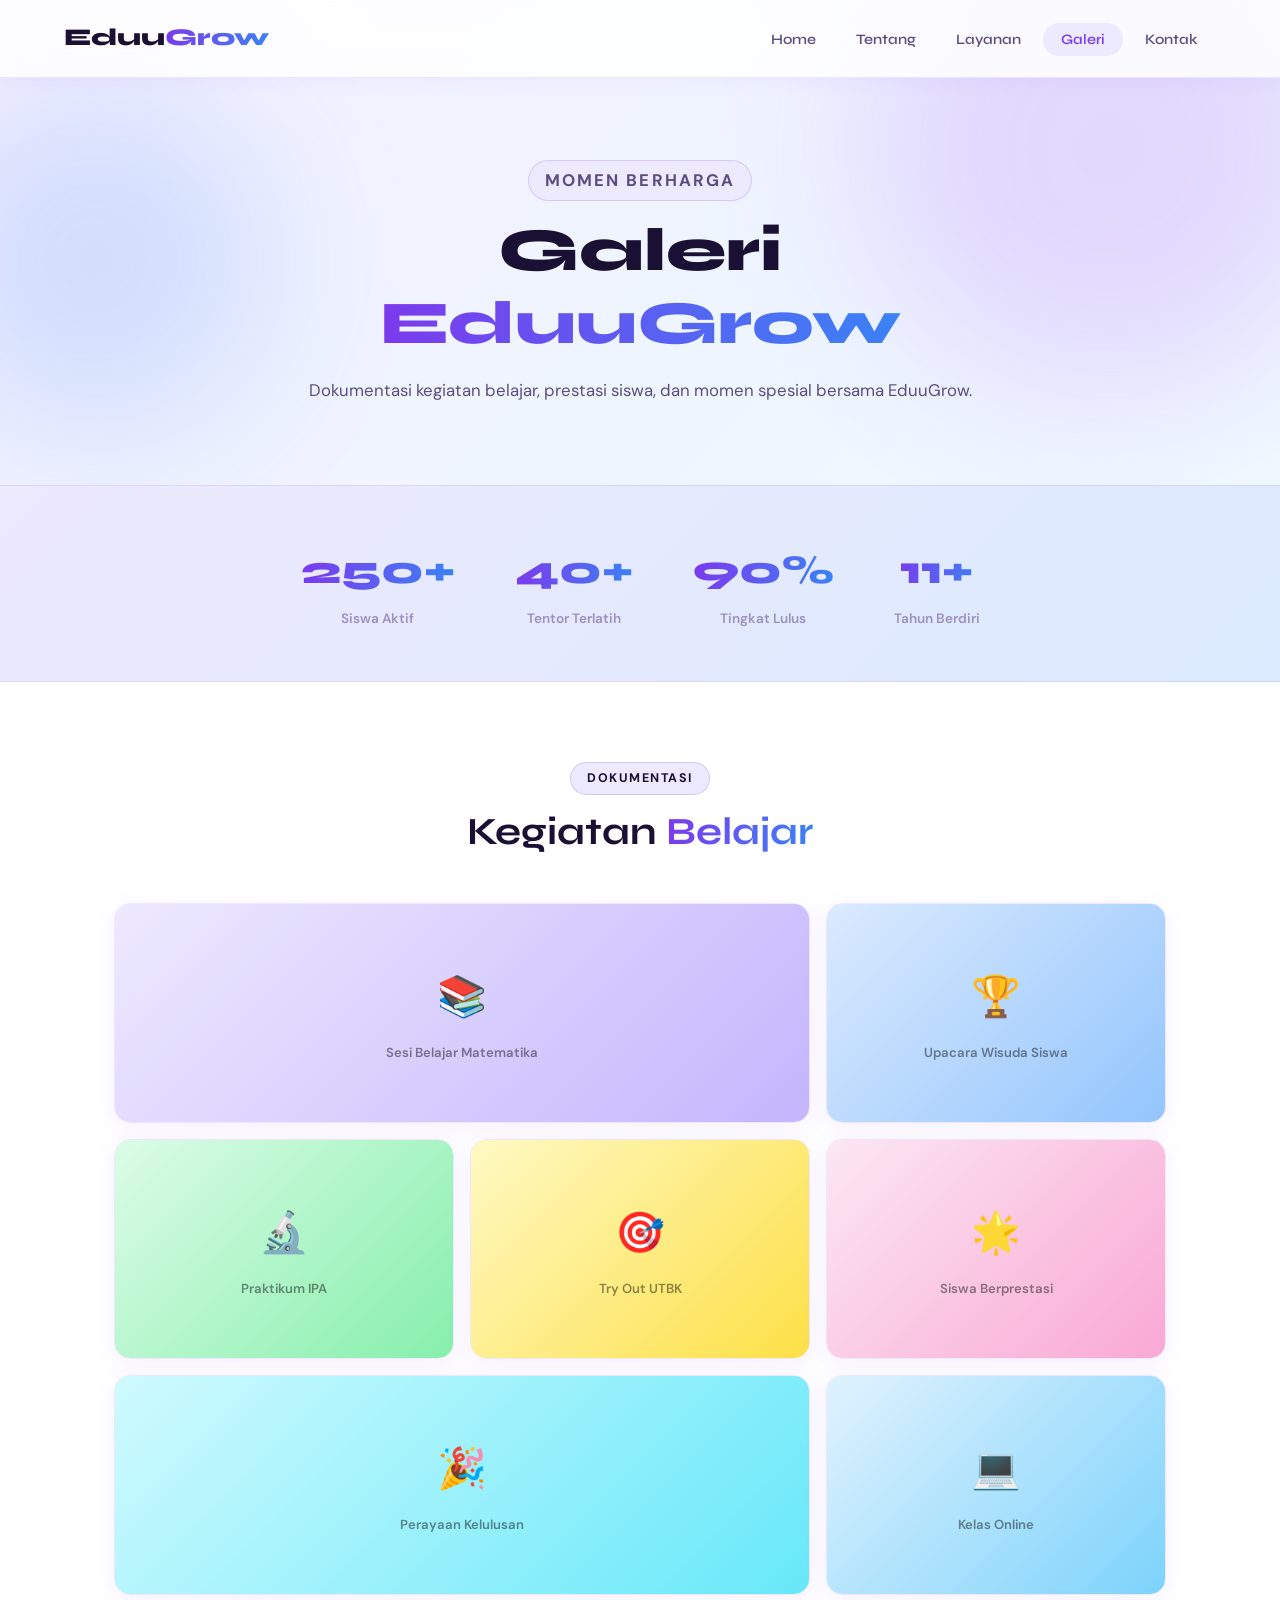
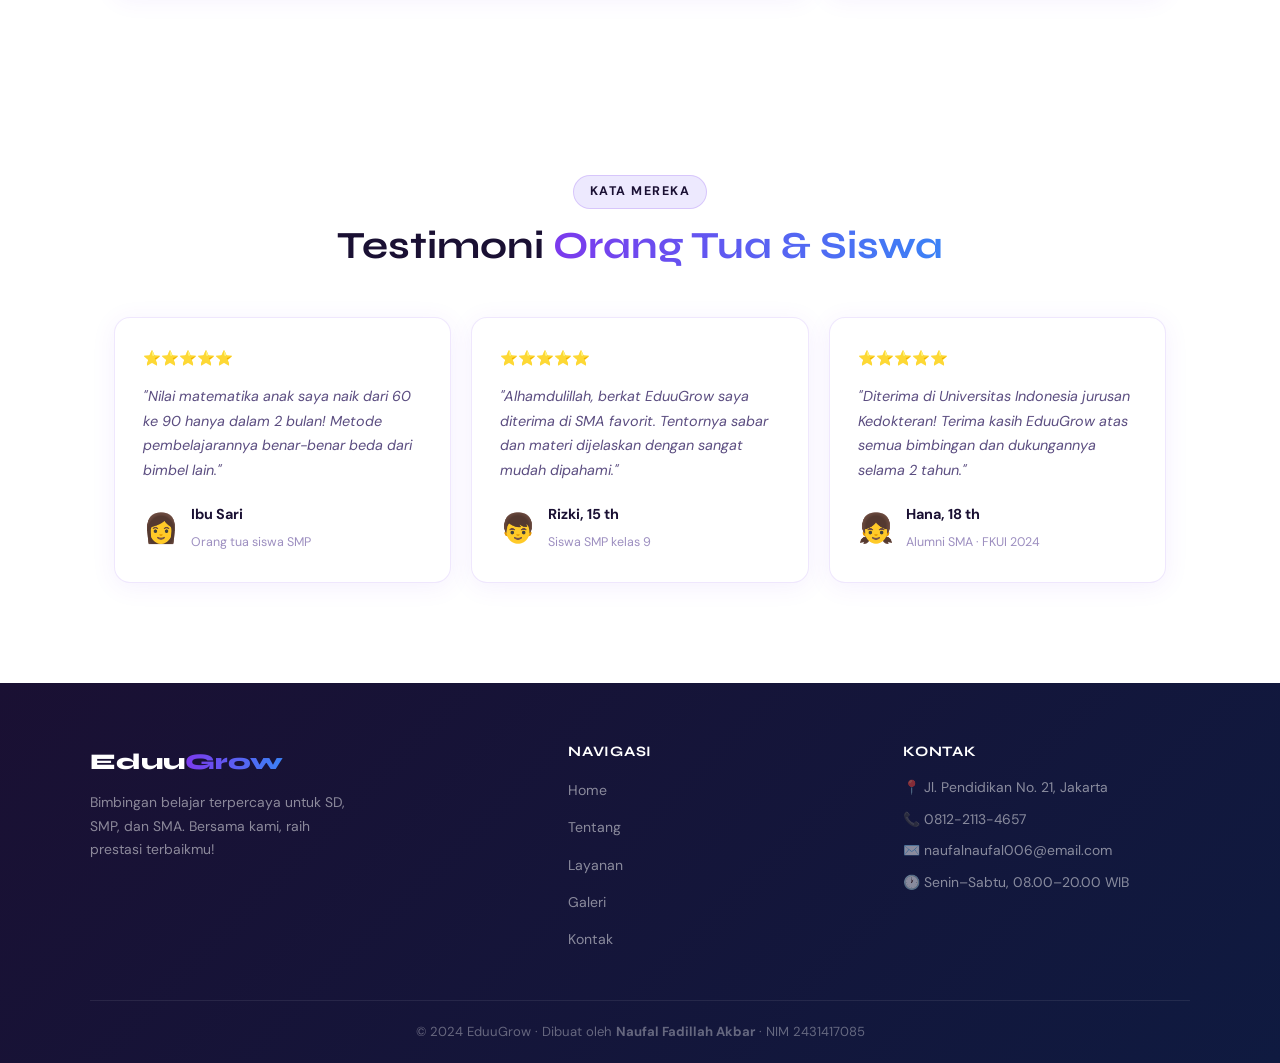
==== commit a44c9f98: "Update galeri.html" ====
--- a/galeri.html
+++ b/galeri.html
@@ -202,7 +202,7 @@
           <div class="testi-stars">⭐⭐⭐⭐⭐</div>
           <p>
             "Nilai matematika anak saya naik dari 60 ke 90 hanya dalam 2 bulan!
-            Metode pengajarannya benar-benar beda dari bimbel lain."
+            Metode pembelajarannya benar-benar beda dari bimbel lain."
           </p>
           <div class="testi-author">
             <div class="testi-avatar">👩</div>
--- a/style.css
+++ b/style.css
@@ -1,5 +1,5 @@
 /* ===========================
-   FADILLEDU - COLORFUL & ENERGIK
+   EDUGROW - COLORFUL & ENERGIK
    White + Purple-Blue Gradient
    =========================== */
 
@@ -8,8 +8,8 @@
   --bg-section: #f7f5ff;
   --bg-card: #ffffff;
   --bg-card2: #f0edff;
-  --border: rgba(124, 58, 237, 0.12);
-  --border-glow: rgba(124, 58, 237, 0.35);
+  --border: rgba(124,58,237,0.12);
+  --border-glow: rgba(124,58,237,0.35);
   --purple: #7c3aed;
   --purple-light: #a855f7;
   --purple-pale: #ede9fe;
@@ -23,31 +23,18 @@
   --gradient: linear-gradient(135deg, #7c3aed, #3b82f6);
   --gradient-soft: linear-gradient(135deg, #ede9fe, #dbeafe);
   --gradient-text: linear-gradient(90deg, #7c3aed, #3b82f6);
-  --gradient-hero: linear-gradient(
-    135deg,
-    #f5f0ff 0%,
-    #eef5ff 50%,
-    #f0f9ff 100%
-  );
-  --shadow-card: 0 4px 24px rgba(124, 58, 237, 0.08);
-  --shadow-glow: 0 8px 40px rgba(124, 58, 237, 0.18);
-  --shadow-hover: 0 12px 48px rgba(124, 58, 237, 0.22);
+  --gradient-hero: linear-gradient(135deg, #f5f0ff 0%, #eef5ff 50%, #f0f9ff 100%);
+  --shadow-card: 0 4px 24px rgba(124,58,237,0.08);
+  --shadow-glow: 0 8px 40px rgba(124,58,237,0.18);
+  --shadow-hover: 0 12px 48px rgba(124,58,237,0.22);
   --radius: 16px;
   --radius-sm: 10px;
-  --font-display: "Syne", sans-serif;
-  --font-body: "DM Sans", sans-serif;
-}
-
-*,
-*::before,
-*::after {
-  box-sizing: border-box;
-  margin: 0;
-  padding: 0;
-}
-html {
-  scroll-behavior: smooth;
-}
+  --font-display: 'Syne', sans-serif;
+  --font-body: 'DM Sans', sans-serif;
+}
+
+*, *::before, *::after { box-sizing: border-box; margin: 0; padding: 0; }
+html { scroll-behavior: smooth; }
 body {
   background: var(--bg-base);
   color: var(--text-primary);
@@ -56,36 +43,13 @@
   line-height: 1.7;
   overflow-x: hidden;
 }
-h1,
-h2,
-h3,
-h4 {
-  font-family: var(--font-display);
-  line-height: 1.2;
-  color: var(--text-primary);
-}
-h1 {
-  font-size: clamp(2.2rem, 5vw, 3.8rem);
-  font-weight: 800;
-}
-h2 {
-  font-size: clamp(1.6rem, 3vw, 2.4rem);
-  font-weight: 700;
-}
-h3 {
-  font-size: 1.2rem;
-  font-weight: 600;
-}
-p {
-  color: var(--text-secondary);
-}
-a {
-  text-decoration: none;
-  color: inherit;
-}
-ul {
-  list-style: none;
-}
+h1,h2,h3,h4 { font-family: var(--font-display); line-height: 1.2; color: var(--text-primary); }
+h1 { font-size: clamp(2.2rem, 5vw, 3.8rem); font-weight: 800; }
+h2 { font-size: clamp(1.6rem, 3vw, 2.4rem); font-weight: 700; }
+h3 { font-size: 1.2rem; font-weight: 600; }
+p  { color: var(--text-secondary); }
+a  { text-decoration: none; color: inherit; }
+ul { list-style: none; }
 
 /* GRADIENT TEXT */
 .gradient-text {
@@ -98,830 +62,311 @@
 /* SECTION TAG */
 .section-tag {
   display: inline-block;
-  font-size: 0.78rem;
-  font-weight: 700;
-  letter-spacing: 0.12em;
-  text-transform: uppercase;
+  font-size: 0.78rem; font-weight: 700;
+  letter-spacing: 0.12em; text-transform: uppercase;
   color: var(--purple);
   background: var(--purple-pale);
-  border: 1px solid rgba(124, 58, 237, 0.2);
-  padding: 5px 16px;
-  border-radius: 99px;
-  margin-bottom: 14px;
-}
-
-.section-header {
-  text-align: center;
-  margin-bottom: 48px;
-}
-.section-header p {
-  color: inherit;
-}
+  border: 1px solid rgba(124,58,237,0.2);
+  padding: 5px 16px; border-radius: 99px; margin-bottom: 14px;
+}
+
+.section-header { text-align: center; margin-bottom: 48px; }
+.section-header p { color: inherit; }
 
 /* BUTTONS */
 .btn-primary {
-  display: inline-flex;
-  align-items: center;
-  gap: 8px;
-  background: var(--gradient);
-  color: #fff;
-  padding: 13px 28px;
-  border-radius: 99px;
-  font-family: var(--font-display);
-  font-weight: 700;
-  font-size: 0.95rem;
-  border: none;
-  cursor: pointer;
-  transition: all 0.3s ease;
-  box-shadow: 0 4px 20px rgba(124, 58, 237, 0.3);
-}
-.btn-primary:hover {
-  transform: translateY(-2px);
-  box-shadow: 0 8px 32px rgba(124, 58, 237, 0.45);
-}
-.btn-primary.small {
-  padding: 9px 20px;
-  font-size: 0.85rem;
-}
-.btn-primary.full {
-  width: 100%;
-  justify-content: center;
-  border-radius: var(--radius-sm);
-}
+  display: inline-flex; align-items: center; gap: 8px;
+  background: var(--gradient); color: #fff;
+  padding: 13px 28px; border-radius: 99px;
+  font-family: var(--font-display); font-weight: 700; font-size: 0.95rem;
+  border: none; cursor: pointer; transition: all 0.3s ease;
+  box-shadow: 0 4px 20px rgba(124,58,237,0.3);
+}
+.btn-primary:hover { transform: translateY(-2px); box-shadow: 0 8px 32px rgba(124,58,237,0.45); }
+.btn-primary.small { padding: 9px 20px; font-size: 0.85rem; }
+.btn-primary.full  { width: 100%; justify-content: center; border-radius: var(--radius-sm); }
 
 .btn-outline {
-  display: inline-flex;
-  align-items: center;
-  gap: 8px;
-  background: transparent;
-  color: var(--purple);
-  padding: 13px 28px;
-  border-radius: 99px;
-  font-family: var(--font-display);
-  font-weight: 700;
-  font-size: 0.95rem;
-  border: 2px solid var(--purple);
-  cursor: pointer;
-  transition: all 0.3s ease;
-}
-.btn-outline:hover {
-  background: var(--purple-pale);
-  transform: translateY(-2px);
-  box-shadow: 0 4px 20px rgba(124, 58, 237, 0.15);
-}
-.btn-outline.small {
-  padding: 9px 20px;
-  font-size: 0.85rem;
-}
+  display: inline-flex; align-items: center; gap: 8px;
+  background: transparent; color: var(--purple);
+  padding: 13px 28px; border-radius: 99px;
+  font-family: var(--font-display); font-weight: 700; font-size: 0.95rem;
+  border: 2px solid var(--purple); cursor: pointer; transition: all 0.3s ease;
+}
+.btn-outline:hover { background: var(--purple-pale); transform: translateY(-2px); box-shadow: 0 4px 20px rgba(124,58,237,0.15); }
+.btn-outline.small { padding: 9px 20px; font-size: 0.85rem; }
 
 /* ===========================
    NAVBAR
    =========================== */
 .navbar {
-  position: fixed;
-  top: 0;
-  left: 0;
-  right: 0;
-  z-index: 1000;
+  position: fixed; top: 0; left: 0; right: 0; z-index: 1000;
   padding: 18px 0;
-  background: rgba(255, 255, 255, 0.85);
+  background: rgba(255,255,255,0.85);
   backdrop-filter: blur(20px);
   border-bottom: 1px solid var(--border);
   transition: all 0.3s ease;
-  box-shadow: 0 2px 20px rgba(124, 58, 237, 0.06);
-}
-.navbar.scrolled {
-  padding: 12px 0;
-  box-shadow: 0 4px 30px rgba(124, 58, 237, 0.1);
-}
-.nav-container {
-  max-width: 1200px;
-  margin: 0 auto;
-  padding: 0 24px;
-  display: flex;
-  align-items: center;
-  justify-content: space-between;
-}
-.logo {
-  font-family: var(--font-display);
-  font-size: 1.5rem;
-  font-weight: 800;
-  color: var(--text-primary);
-}
-.logo span {
-  background: var(--gradient-text);
-  -webkit-background-clip: text;
-  -webkit-text-fill-color: transparent;
-  background-clip: text;
-}
-.nav-links {
-  display: flex;
-  gap: 4px;
-  align-items: center;
-}
+  box-shadow: 0 2px 20px rgba(124,58,237,0.06);
+}
+.navbar.scrolled { padding: 12px 0; box-shadow: 0 4px 30px rgba(124,58,237,0.1); }
+.nav-container { max-width: 1200px; margin: 0 auto; padding: 0 24px; display: flex; align-items: center; justify-content: space-between; }
+.logo { font-family: var(--font-display); font-size: 1.5rem; font-weight: 800; color: var(--text-primary); }
+.logo span { background: var(--gradient-text); -webkit-background-clip: text; -webkit-text-fill-color: transparent; background-clip: text; }
+.nav-links { display: flex; gap: 4px; align-items: center; }
 .nav-links a {
-  font-family: var(--font-display);
-  font-size: 0.9rem;
-  font-weight: 600;
-  color: var(--text-secondary);
-  padding: 8px 18px;
-  border-radius: 99px;
-  transition: all 0.25s ease;
-}
-.nav-links a:hover {
-  color: var(--purple);
-  background: var(--purple-pale);
-}
-.nav-links a.active {
-  color: var(--purple);
-  background: var(--purple-pale);
-}
+  font-family: var(--font-display); font-size: 0.9rem; font-weight: 600;
+  color: var(--text-secondary); padding: 8px 18px; border-radius: 99px; transition: all 0.25s ease;
+}
+.nav-links a:hover { color: var(--purple); background: var(--purple-pale); }
+.nav-links a.active { color: var(--purple); background: var(--purple-pale); }
 .hamburger {
-  display: none;
-  background: none;
-  border: 2px solid var(--border-glow);
-  color: var(--purple);
-  font-size: 1.2rem;
-  padding: 6px 12px;
-  border-radius: 8px;
-  cursor: pointer;
+  display: none; background: none; border: 2px solid var(--border-glow);
+  color: var(--purple); font-size: 1.2rem; padding: 6px 12px; border-radius: 8px; cursor: pointer;
 }
 
 /* ===========================
    ORB / BG DECORATIONS
    =========================== */
-.orb {
-  position: absolute;
-  border-radius: 50%;
-  filter: blur(80px);
-  opacity: 0.18;
-  pointer-events: none;
-}
-.orb1 {
-  width: 500px;
-  height: 500px;
-  background: #a855f7;
-  top: -100px;
-  right: -80px;
-  animation: drift 8s ease-in-out infinite;
-}
-.orb2 {
-  width: 350px;
-  height: 350px;
-  background: #3b82f6;
-  bottom: 50px;
-  left: -80px;
-  animation: drift 10s ease-in-out infinite reverse;
-}
-.orb3 {
-  width: 250px;
-  height: 250px;
-  background: #06b6d4;
-  top: 50%;
-  left: 40%;
-  animation: drift 12s ease-in-out infinite;
-}
-@keyframes drift {
-  0%,
-  100% {
-    transform: translate(0, 0) scale(1);
-  }
-  50% {
-    transform: translate(30px, -30px) scale(1.05);
-  }
-}
+.orb { position: absolute; border-radius: 50%; filter: blur(80px); opacity: 0.18; pointer-events: none; }
+.orb1 { width: 500px; height: 500px; background: #a855f7; top: -100px; right: -80px; animation: drift 8s ease-in-out infinite; }
+.orb2 { width: 350px; height: 350px; background: #3b82f6; bottom: 50px; left: -80px; animation: drift 10s ease-in-out infinite reverse; }
+.orb3 { width: 250px; height: 250px; background: #06b6d4; top: 50%; left: 40%; animation: drift 12s ease-in-out infinite; }
+@keyframes drift { 0%,100% { transform: translate(0,0) scale(1); } 50% { transform: translate(30px,-30px) scale(1.05); } }
 
 /* ===========================
    HERO
    =========================== */
 .hero {
-  min-height: 100vh;
-  display: flex;
-  align-items: center;
-  padding: 120px 24px 80px;
-  max-width: 1200px;
-  margin: 0 auto;
-  position: relative;
-  gap: 48px;
+  min-height: 100vh; display: flex; align-items: center;
+  padding: 120px 24px 80px; max-width: 1200px; margin: 0 auto;
+  position: relative; gap: 48px;
 }
 .hero-bg {
-  position: fixed;
-  inset: 0;
-  pointer-events: none;
-  z-index: -1;
-  background: var(--gradient-hero);
-  overflow: hidden;
+  position: fixed; inset: 0; pointer-events: none; z-index: -1;
+  background: var(--gradient-hero); overflow: hidden;
 }
 .grid-overlay {
-  position: absolute;
-  inset: 0;
+  position: absolute; inset: 0;
   background-image:
-    linear-gradient(rgba(124, 58, 237, 0.04) 1px, transparent 1px),
-    linear-gradient(90deg, rgba(124, 58, 237, 0.04) 1px, transparent 1px);
+    linear-gradient(rgba(124,58,237,0.04) 1px, transparent 1px),
+    linear-gradient(90deg, rgba(124,58,237,0.04) 1px, transparent 1px);
   background-size: 60px 60px;
 }
-.hero-content {
-  flex: 1;
-  min-width: 0;
-}
+.hero-content { flex: 1; min-width: 0; }
 .badge {
-  display: inline-flex;
-  align-items: center;
-  gap: 8px;
-  font-size: 0.8rem;
-  font-weight: 700;
-  color: var(--purple);
-  background: var(--purple-pale);
-  border: 1px solid rgba(124, 58, 237, 0.25);
-  padding: 6px 16px;
-  border-radius: 99px;
-  margin-bottom: 20px;
-  letter-spacing: 0.05em;
-}
-.hero-content h1 {
-  margin-bottom: 20px;
-}
-.hero-content p {
-  font-size: 1.05rem;
-  max-width: 500px;
-  margin-bottom: 32px;
-  color: var(--text-secondary);
-}
-.hero-cta {
-  display: flex;
-  gap: 14px;
-  flex-wrap: wrap;
-  margin-bottom: 48px;
-}
-.hero-stats {
-  display: flex;
-  align-items: center;
-  gap: 24px;
-  flex-wrap: wrap;
-}
-.stat {
-  display: flex;
-  flex-direction: column;
-}
+  display: inline-flex; align-items: center; gap: 8px;
+  font-size: 0.8rem; font-weight: 700; color: var(--purple);
+  background: var(--purple-pale); border: 1px solid rgba(124,58,237,0.25);
+  padding: 6px 16px; border-radius: 99px; margin-bottom: 20px; letter-spacing: 0.05em;
+}
+.hero-content h1 { margin-bottom: 20px; }
+.hero-content p { font-size: 1.05rem; max-width: 500px; margin-bottom: 32px; color: var(--text-secondary); }
+.hero-cta { display: flex; gap: 14px; flex-wrap: wrap; margin-bottom: 48px; }
+.hero-stats { display: flex; align-items: center; gap: 24px; flex-wrap: wrap; }
+.stat { display: flex; flex-direction: column; }
 .stat-num {
-  font-family: var(--font-display);
-  font-size: 1.8rem;
-  font-weight: 800;
-  background: var(--gradient-text);
-  -webkit-background-clip: text;
-  -webkit-text-fill-color: transparent;
-  background-clip: text;
-}
-.stat-label {
-  font-size: 0.8rem;
-  color: var(--text-muted);
-}
-.stat-divider {
-  width: 1px;
-  height: 40px;
-  background: var(--border);
-}
+  font-family: var(--font-display); font-size: 1.8rem; font-weight: 800;
+  background: var(--gradient-text); -webkit-background-clip: text; -webkit-text-fill-color: transparent; background-clip: text;
+}
+.stat-label { font-size: 0.8rem; color: var(--text-muted); }
+.stat-divider { width: 1px; height: 40px; background: var(--border); }
 
 /* HERO VISUAL */
-.hero-visual {
-  flex: 0 0 420px;
-  position: relative;
-  height: 480px;
-  display: flex;
-  align-items: center;
-  justify-content: center;
-}
+.hero-visual { flex: 0 0 420px; position: relative; height: 480px; display: flex; align-items: center; justify-content: center; }
 .main-visual-box {
-  width: 200px;
-  height: 200px;
+  width: 200px; height: 200px;
   background: #fff;
   border: 2px solid var(--border-glow);
   border-radius: 28px;
-  display: flex;
-  align-items: center;
-  justify-content: center;
-  box-shadow: var(--shadow-glow);
-  z-index: 2;
-}
-.visual-inner {
-  text-align: center;
-}
-.visual-icon {
-  font-size: 3.5rem;
-  display: block;
-  margin-bottom: 8px;
-}
-.visual-inner p {
-  font-family: var(--font-display);
-  font-weight: 700;
-  color: var(--text-primary);
-  font-size: 1rem;
-  margin: 0;
-}
-.visual-inner small {
-  font-size: 0.75rem;
-  color: var(--text-muted);
-}
+  display: flex; align-items: center; justify-content: center;
+  box-shadow: var(--shadow-glow); z-index: 2;
+}
+.visual-inner { text-align: center; }
+.visual-icon { font-size: 3.5rem; display: block; margin-bottom: 8px; }
+.visual-inner p { font-family: var(--font-display); font-weight: 700; color: var(--text-primary); font-size: 1rem; margin: 0; }
+.visual-inner small { font-size: 0.75rem; color: var(--text-muted); }
 
 .card-float {
-  position: absolute;
-  display: flex;
-  align-items: center;
-  gap: 8px;
-  background: #fff;
-  border: 1px solid var(--border);
-  border-radius: var(--radius-sm);
-  padding: 10px 16px;
-  font-size: 0.82rem;
-  font-weight: 600;
-  color: var(--text-primary);
-  white-space: nowrap;
-  box-shadow: var(--shadow-card);
-}
-.card-float .card-icon {
-  font-size: 1.1rem;
-}
-.card1 {
-  top: 40px;
-  left: 0;
-  animation: floatY 3s ease-in-out infinite;
-}
-.card2 {
-  top: 40px;
-  right: 0;
-  animation: floatY 3s ease-in-out infinite 0.5s;
-}
-.card3 {
-  bottom: 80px;
-  left: 10px;
-  animation: floatY 3s ease-in-out infinite 1s;
-}
-.card4 {
-  bottom: 80px;
-  right: 10px;
-  animation: floatY 3s ease-in-out infinite 1.5s;
-}
-@keyframes floatY {
-  0%,
-  100% {
-    transform: translateY(0);
-  }
-  50% {
-    transform: translateY(-10px);
-  }
-}
+  position: absolute; display: flex; align-items: center; gap: 8px;
+  background: #fff; border: 1px solid var(--border);
+  border-radius: var(--radius-sm); padding: 10px 16px;
+  font-size: 0.82rem; font-weight: 600; color: var(--text-primary);
+  white-space: nowrap; box-shadow: var(--shadow-card);
+}
+.card-float .card-icon { font-size: 1.1rem; }
+.card1 { top: 40px; left: 0; animation: floatY 3s ease-in-out infinite; }
+.card2 { top: 40px; right: 0; animation: floatY 3s ease-in-out infinite 0.5s; }
+.card3 { bottom: 80px; left: 10px; animation: floatY 3s ease-in-out infinite 1s; }
+.card4 { bottom: 80px; right: 10px; animation: floatY 3s ease-in-out infinite 1.5s; }
+@keyframes floatY { 0%,100% { transform: translateY(0); } 50% { transform: translateY(-10px); } }
 
 /* ===========================
    FEATURES
    =========================== */
-.features {
-  padding: 100px 24px;
-  max-width: 1200px;
-  margin: 0 auto;
-}
-.features-grid {
-  display: grid;
-  grid-template-columns: repeat(auto-fit, minmax(240px, 1fr));
-  gap: 20px;
-}
+.features { padding: 100px 24px; max-width: 1200px; margin: 0 auto; }
+.features-grid { display: grid; grid-template-columns: repeat(auto-fit, minmax(240px, 1fr)); gap: 20px; }
 .feature-card {
-  background: #fff;
-  border: 1px solid var(--border);
-  border-radius: var(--radius);
-  padding: 28px;
-  transition: all 0.3s ease;
-  box-shadow: var(--shadow-card);
-}
-.feature-card:hover {
-  border-color: var(--border-glow);
-  transform: translateY(-5px);
-  box-shadow: var(--shadow-hover);
-}
-.feature-icon {
-  font-size: 2.2rem;
-  margin-bottom: 16px;
-}
-.feature-card h3 {
-  margin-bottom: 10px;
-}
-.feature-card p {
-  font-size: 0.9rem;
-}
+  background: #fff; border: 1px solid var(--border); border-radius: var(--radius);
+  padding: 28px; transition: all 0.3s ease; box-shadow: var(--shadow-card);
+}
+.feature-card:hover { border-color: var(--border-glow); transform: translateY(-5px); box-shadow: var(--shadow-hover); }
+.feature-icon { font-size: 2.2rem; margin-bottom: 16px; }
+.feature-card h3 { margin-bottom: 10px; }
+.feature-card p { font-size: 0.9rem; }
 
 /* ===========================
    JENJANG
    =========================== */
-.jenjang {
-  padding: 100px 24px;
-  background: var(--bg-section);
-}
-.jenjang .section-header,
-.jenjang-grid {
-  max-width: 1000px;
-  margin: 0 auto;
-}
-.jenjang-grid {
-  display: grid;
-  grid-template-columns: repeat(3, 1fr);
-  gap: 20px;
-  margin-top: 48px;
-}
+.jenjang { padding: 100px 24px; background: var(--bg-section); }
+.jenjang .section-header, .jenjang-grid { max-width: 1000px; margin: 0 auto; }
+.jenjang-grid { display: grid; grid-template-columns: repeat(3, 1fr); gap: 20px; margin-top: 48px; }
 .jenjang-card {
-  background: #fff;
-  border: 1px solid var(--border);
-  border-radius: var(--radius);
-  padding: 32px 28px;
-  transition: all 0.3s ease;
-  box-shadow: var(--shadow-card);
-}
-.jenjang-card:hover {
-  border-color: var(--border-glow);
-  box-shadow: var(--shadow-hover);
-  transform: translateY(-5px);
-}
+  background: #fff; border: 1px solid var(--border); border-radius: var(--radius);
+  padding: 32px 28px; transition: all 0.3s ease; box-shadow: var(--shadow-card);
+}
+.jenjang-card:hover { border-color: var(--border-glow); box-shadow: var(--shadow-hover); transform: translateY(-5px); }
 .jenjang-card.featured {
   border-color: var(--purple);
   background: linear-gradient(135deg, #fff, var(--purple-pale));
   box-shadow: var(--shadow-glow);
 }
 .jenjang-badge {
-  display: inline-flex;
-  align-items: center;
-  justify-content: center;
-  width: 52px;
-  height: 52px;
-  background: var(--gradient);
-  border-radius: 14px;
-  font-family: var(--font-display);
-  font-size: 1rem;
-  font-weight: 800;
-  color: #fff;
-  margin-bottom: 18px;
-  box-shadow: 0 4px 16px rgba(124, 58, 237, 0.35);
-}
-.jenjang-card h3 {
-  margin-bottom: 10px;
-}
-.jenjang-card p {
-  font-size: 0.9rem;
-  margin-bottom: 20px;
-}
-.card-link {
-  color: var(--purple);
-  font-size: 0.9rem;
-  font-weight: 700;
-  transition: color 0.2s;
-}
-.card-link:hover {
-  color: var(--blue);
-}
+  display: inline-flex; align-items: center; justify-content: center;
+  width: 52px; height: 52px; background: var(--gradient); border-radius: 14px;
+  font-family: var(--font-display); font-size: 1rem; font-weight: 800; color: #fff; margin-bottom: 18px;
+  box-shadow: 0 4px 16px rgba(124,58,237,0.35);
+}
+.jenjang-card h3 { margin-bottom: 10px; }
+.jenjang-card p { font-size: 0.9rem; margin-bottom: 20px; }
+.card-link { color: var(--purple); font-size: 0.9rem; font-weight: 700; transition: color 0.2s; }
+.card-link:hover { color: var(--blue); }
 
 /* ===========================
    PAGE HERO (inner pages)
    =========================== */
 .page-hero {
-  padding: 160px 24px 80px;
-  text-align: center;
-  position: relative;
+  padding: 160px 24px 80px; text-align: center;
+  position: relative; overflow: hidden;
+  background: linear-gradient(135deg, #f5f0ff 0%, #eef5ff 60%, #f0f9ff 100%);
+}
+.page-hero-content { position: relative; z-index: 1; max-width: 700px; margin: 0 auto; }
+.page-hero h1 { margin-bottom: 16px; }
+.page-hero p { font-size: 1.05rem; color: var(--text-secondary); }
+
+/* ===========================
+   ABOUT PAGE
+   =========================== */
+.about-story { padding: 80px 24px; max-width: 1100px; margin: 0 auto; }
+.story-grid { display: grid; grid-template-columns: 1fr 1.2fr; gap: 60px; align-items: center; }
+.story-visual { position: relative; }
+.story-box {
+  background: var(--gradient-soft); border: 1px solid var(--border);
+  border-radius: var(--radius); padding: 36px; text-align: center; box-shadow: var(--shadow-card);
+}
+.story-icon { font-size: 3rem; margin-bottom: 16px; display: block; }
+.story-box h3 { margin-bottom: 10px; }
+.story-nim {
+  margin-top: 16px; display: inline-block; font-size: 0.8rem;
+  color: var(--purple); background: var(--purple-pale);
+  border: 1px solid rgba(124,58,237,0.2); padding: 4px 12px; border-radius: 99px; font-weight: 700;
+}
+.story-accent-card {
+  position: absolute; bottom: -20px; right: -20px;
+  background: var(--gradient); border-radius: var(--radius-sm);
+  padding: 18px 24px; text-align: center; box-shadow: 0 8px 32px rgba(124,58,237,0.4);
+}
+.big-num { display: block; font-family: var(--font-display); font-size: 2rem; font-weight: 800; color: #fff; }
+.story-accent-card span:last-child { font-size: 0.8rem; color: rgba(255,255,255,0.85); }
+.story-text h2 { margin-bottom: 20px; }
+.story-text p { margin-bottom: 16px; }
+.story-values { margin-top: 24px; display: flex; flex-direction: column; gap: 10px; }
+.value-item { display: flex; gap: 12px; align-items: center; color: var(--text-primary); font-weight: 600; }
+.value-item span { color: var(--purple); font-size: 1.1rem; }
+
+/* VISI MISI */
+.visi-misi { padding: 80px 24px; background: var(--bg-section); }
+.vm-grid { display: grid; grid-template-columns: 1fr 1fr; gap: 24px; max-width: 900px; margin: 0 auto; }
+.vm-card { background: #fff; border: 1px solid var(--border); border-radius: var(--radius); padding: 36px; box-shadow: var(--shadow-card); }
+.vm-card.visi { border-top: 4px solid var(--purple); }
+.vm-card.misi { border-top: 4px solid var(--blue); }
+.vm-icon { font-size: 2.5rem; margin-bottom: 16px; display: block; }
+.vm-card h3 { margin-bottom: 14px; }
+.vm-card ul { display: flex; flex-direction: column; gap: 10px; padding-left: 4px; }
+.vm-card ul li { color: var(--text-secondary); font-size: 0.9rem; padding-left: 20px; position: relative; }
+.vm-card ul li::before { content: '→'; position: absolute; left: 0; color: var(--purple); font-weight: 700; }
+
+/* TEAM */
+.team { padding: 80px 24px; max-width: 1100px; margin: 0 auto; }
+.team-grid { display: grid; grid-template-columns: repeat(4,1fr); gap: 20px; }
+.team-card {
+  background: #fff; border: 1px solid var(--border); border-radius: var(--radius);
+  padding: 0; text-align: center; transition: all 0.3s ease;
+  box-shadow: var(--shadow-card); overflow: hidden;
+}
+.team-card:hover { border-color: var(--border-glow); transform: translateY(-5px); box-shadow: var(--shadow-hover); }
+
+.team-avatar {
+  width: 100%;
+  height: 200px;
   overflow: hidden;
-  background: linear-gradient(135deg, #f5f0ff 0%, #eef5ff 60%, #f0f9ff 100%);
-}
-.page-hero-content {
-  position: relative;
-  z-index: 1;
-  max-width: 700px;
-  margin: 0 auto;
-}
-.page-hero h1 {
-  margin-bottom: 16px;
-}
-.page-hero p {
-  font-size: 1.05rem;
-  color: var(--text-secondary);
-}
-
-/* ===========================
-   ABOUT PAGE
-   =========================== */
-.about-story {
-  padding: 80px 24px;
-  max-width: 1100px;
-  margin: 0 auto;
-}
-.story-grid {
-  display: grid;
-  grid-template-columns: 1fr 1.2fr;
-  gap: 60px;
-  align-items: center;
-}
-.story-visual {
-  position: relative;
-}
-.story-box {
-  background: var(--gradient-soft);
-  border: 1px solid var(--border);
-  border-radius: var(--radius);
-  padding: 36px;
-  text-align: center;
-  box-shadow: var(--shadow-card);
-}
-.story-icon {
-  font-size: 3rem;
-  margin-bottom: 16px;
+  border-radius: var(--radius) var(--radius) 0 0;
+  margin-bottom: 0;
   display: block;
-}
-.story-box h3 {
-  margin-bottom: 10px;
-}
-.story-nim {
-  margin-top: 16px;
-  display: inline-block;
-  font-size: 0.8rem;
-  color: var(--purple);
-  background: var(--purple-pale);
-  border: 1px solid rgba(124, 58, 237, 0.2);
-  padding: 4px 12px;
-  border-radius: 99px;
-  font-weight: 700;
-}
-.story-accent-card {
-  position: absolute;
-  bottom: -20px;
-  right: -20px;
-  background: var(--gradient);
-  border-radius: var(--radius-sm);
-  padding: 18px 24px;
-  text-align: center;
-  box-shadow: 0 8px 32px rgba(124, 58, 237, 0.4);
-}
-.big-num {
-  display: block;
-  font-family: var(--font-display);
-  font-size: 2rem;
-  font-weight: 800;
-  color: #fff;
-}
-.story-accent-card span:last-child {
-  font-size: 0.8rem;
-  color: rgba(255, 255, 255, 0.85);
-}
-.story-text h2 {
-  margin-bottom: 20px;
-}
-.story-text p {
-  margin-bottom: 16px;
-}
-.story-values {
-  margin-top: 24px;
-  display: flex;
-  flex-direction: column;
-  gap: 10px;
-}
-.value-item {
-  display: flex;
-  gap: 12px;
-  align-items: center;
-  color: var(--text-primary);
-  font-weight: 600;
-}
-.value-item span {
-  color: var(--purple);
-  font-size: 1.1rem;
-}
-
-/* VISI MISI */
-.visi-misi {
-  padding: 80px 24px;
-  background: var(--bg-section);
-}
-.vm-grid {
-  display: grid;
-  grid-template-columns: 1fr 1fr;
-  gap: 24px;
-  max-width: 900px;
-  margin: 0 auto;
-}
-.vm-card {
-  background: #fff;
-  border: 1px solid var(--border);
-  border-radius: var(--radius);
-  padding: 36px;
-  box-shadow: var(--shadow-card);
-}
-.vm-card.visi {
-  border-top: 4px solid var(--purple);
-}
-.vm-card.misi {
-  border-top: 4px solid var(--blue);
-}
-.vm-icon {
-  font-size: 2.5rem;
-  margin-bottom: 16px;
-  display: block;
-}
-.vm-card h3 {
-  margin-bottom: 14px;
-}
-.vm-card ul {
-  display: flex;
-  flex-direction: column;
-  gap: 10px;
-  padding-left: 4px;
-}
-.vm-card ul li {
-  color: var(--text-secondary);
-  font-size: 0.9rem;
-  padding-left: 20px;
-  position: relative;
-}
-.vm-card ul li::before {
-  content: "→";
-  position: absolute;
-  left: 0;
-  color: var(--purple);
-  font-weight: 700;
-}
-
-/* TEAM */
-.team {
-  padding: 80px 24px;
-  max-width: 1100px;
-  margin: 0 auto;
-}
-.team-grid {
-  display: grid;
-  grid-template-columns: repeat(4, 1fr);
-  gap: 20px;
-}
-.team-card {
-  background: #fff;
-  border: 1px solid var(--border);
-  border-radius: var(--radius);
-  padding: 28px 20px;
-  text-align: center;
-  transition: all 0.3s ease;
-  box-shadow: var(--shadow-card);
-}
-.team-card:hover {
-  border-color: var(--border-glow);
-  transform: translateY(-5px);
-  box-shadow: var(--shadow-hover);
-}
-.team-avatar {
-  font-size: 3rem;
-  margin-bottom: 14px;
-  display: block;
-}
-.team-card h3 {
-  margin-bottom: 4px;
-  font-size: 1rem;
-}
-.team-role {
-  color: var(--purple);
-  font-size: 0.8rem;
-  margin-bottom: 10px;
-  font-weight: 700;
-}
-.team-card p {
-  font-size: 0.85rem;
-}
+  font-size: 0; /* sembunyikan emoji kalau masih ada */
+}
+.team-avatar img {
+  width: 100%;
+  height: 100%;
+  object-fit: cover;
+  object-position: center top;
+  transition: transform 0.4s ease;
+}
+.team-card:hover .team-avatar img { transform: scale(1.05); }
+
+.team-info { padding: 20px 16px; }
+.team-card h3 { margin-bottom: 4px; font-size: 1rem; }
+.team-role { color: var(--purple); font-size: 0.8rem; margin-bottom: 10px; font-weight: 700; }
+.team-card p { font-size: 0.85rem; }
 
 /* ===========================
    LAYANAN PAGE
    =========================== */
-.layanan-section {
-  padding: 60px 24px 100px;
-  max-width: 1200px;
-  margin: 0 auto;
-}
-.tab-container {
-  display: flex;
-  gap: 10px;
-  margin-bottom: 40px;
-  flex-wrap: wrap;
-}
+.layanan-section { padding: 60px 24px 100px; max-width: 1200px; margin: 0 auto; }
+.tab-container { display: flex; gap: 10px; margin-bottom: 40px; flex-wrap: wrap; }
 .tab-btn {
-  padding: 9px 24px;
-  border-radius: 99px;
-  border: 2px solid var(--border-glow);
-  background: transparent;
-  color: var(--purple);
-  font-family: var(--font-display);
-  font-size: 0.88rem;
-  font-weight: 700;
-  cursor: pointer;
-  transition: all 0.25s;
-}
-.tab-btn.active,
-.tab-btn:hover {
-  background: var(--gradient);
-  border-color: transparent;
-  color: #fff;
-  box-shadow: 0 4px 16px rgba(124, 58, 237, 0.3);
-}
-.layanan-grid {
-  display: grid;
-  grid-template-columns: repeat(3, 1fr);
-  gap: 22px;
-}
+  padding: 9px 24px; border-radius: 99px; border: 2px solid var(--border-glow);
+  background: transparent; color: var(--purple);
+  font-family: var(--font-display); font-size: 0.88rem; font-weight: 700; cursor: pointer; transition: all 0.25s;
+}
+.tab-btn.active, .tab-btn:hover { background: var(--gradient); border-color: transparent; color: #fff; box-shadow: 0 4px 16px rgba(124,58,237,0.3); }
+.layanan-grid { display: grid; grid-template-columns: repeat(3,1fr); gap: 22px; }
 .layanan-card {
-  background: #fff;
-  border: 1px solid var(--border);
-  border-radius: var(--radius);
-  padding: 28px;
-  display: flex;
-  flex-direction: column;
-  gap: 14px;
-  transition: all 0.3s ease;
-  box-shadow: var(--shadow-card);
-}
-.layanan-card:hover {
-  border-color: var(--border-glow);
-  transform: translateY(-5px);
-  box-shadow: var(--shadow-hover);
-}
-.layanan-card.hidden {
-  display: none;
-}
-.layanan-header {
-  display: flex;
-  align-items: center;
-  justify-content: space-between;
-}
-.level-badge {
-  font-family: var(--font-display);
-  font-size: 0.75rem;
-  font-weight: 700;
-  padding: 4px 12px;
-  border-radius: 99px;
-}
-.layanan-header.sd .level-badge {
-  background: #dcfce7;
-  color: #16a34a;
-  border: 1px solid #86efac;
-}
-.layanan-header.smp .level-badge {
-  background: var(--blue-pale);
-  color: #1d4ed8;
-  border: 1px solid #93c5fd;
-}
-.layanan-header.sma .level-badge {
-  background: var(--purple-pale);
-  color: var(--purple);
-  border: 1px solid #c4b5fd;
-}
-.layanan-icon {
-  font-size: 1.8rem;
-}
-.layanan-card h3 {
-  font-size: 1.05rem;
-}
-.layanan-card p {
-  font-size: 0.87rem;
-}
-.layanan-list {
-  display: flex;
-  flex-direction: column;
-  gap: 6px;
-}
-.layanan-list li {
-  font-size: 0.83rem;
-  color: var(--text-secondary);
-}
-.layanan-price {
-  font-family: var(--font-display);
-  font-size: 1.3rem;
-  font-weight: 800;
-  color: var(--purple);
-  margin-top: auto;
-}
-.layanan-price span {
-  font-size: 0.8rem;
-  font-weight: 400;
-  color: var(--text-muted);
-}
+  background: #fff; border: 1px solid var(--border); border-radius: var(--radius);
+  padding: 28px; display: flex; flex-direction: column; gap: 14px;
+  transition: all 0.3s ease; box-shadow: var(--shadow-card);
+}
+.layanan-card:hover { border-color: var(--border-glow); transform: translateY(-5px); box-shadow: var(--shadow-hover); }
+.layanan-card.hidden { display: none; }
+.layanan-header { display: flex; align-items: center; justify-content: space-between; }
+.level-badge { font-family: var(--font-display); font-size: 0.75rem; font-weight: 700; padding: 4px 12px; border-radius: 99px; }
+.layanan-header.sd .level-badge { background: #dcfce7; color: #16a34a; border: 1px solid #86efac; }
+.layanan-header.smp .level-badge { background: var(--blue-pale); color: #1d4ed8; border: 1px solid #93c5fd; }
+.layanan-header.sma .level-badge { background: var(--purple-pale); color: var(--purple); border: 1px solid #c4b5fd; }
+.layanan-icon { font-size: 1.8rem; }
+.layanan-card h3 { font-size: 1.05rem; }
+.layanan-card p { font-size: 0.87rem; }
+.layanan-list { display: flex; flex-direction: column; gap: 6px; }
+.layanan-list li { font-size: 0.83rem; color: var(--text-secondary); }
+.layanan-price { font-family: var(--font-display); font-size: 1.3rem; font-weight: 800; color: var(--purple); margin-top: auto; }
+.layanan-price span { font-size: 0.8rem; font-weight: 400; color: var(--text-muted); }
 
 /* PAKET */
-.paket-section {
-  padding: 80px 24px 100px;
-  max-width: 1000px;
-  margin: 0 auto;
-}
-.paket-grid {
-  display: grid;
-  grid-template-columns: repeat(3, 1fr);
-  gap: 22px;
-}
+.paket-section { padding: 80px 24px 100px; max-width: 1000px; margin: 0 auto; }
+.paket-grid { display: grid; grid-template-columns: repeat(3,1fr); gap: 22px; }
 .paket-card {
-  background: #fff;
-  border: 1px solid var(--border);
-  border-radius: var(--radius);
-  padding: 32px 28px;
-  display: flex;
-  flex-direction: column;
-  gap: 12px;
-  position: relative;
-  box-shadow: var(--shadow-card);
+  background: #fff; border: 1px solid var(--border); border-radius: var(--radius);
+  padding: 32px 28px; display: flex; flex-direction: column; gap: 12px;
+  position: relative; box-shadow: var(--shadow-card);
 }
 .paket-card.featured {
   border-color: var(--purple);
@@ -929,52 +374,17 @@
   box-shadow: var(--shadow-glow);
 }
 .paket-badge {
-  position: absolute;
-  top: -12px;
-  left: 50%;
-  transform: translateX(-50%);
-  background: var(--gradient);
-  color: #fff;
-  font-size: 0.75rem;
-  font-weight: 700;
-  padding: 4px 16px;
-  border-radius: 99px;
-  white-space: nowrap;
-  font-family: var(--font-display);
-  box-shadow: 0 4px 12px rgba(124, 58, 237, 0.35);
-}
-.paket-card h3 {
-  font-size: 1.1rem;
-  text-align: center;
-}
-.paket-price {
-  font-family: var(--font-display);
-  font-size: 1.6rem;
-  font-weight: 800;
-  color: var(--purple);
-  text-align: center;
-}
-.paket-price span {
-  font-size: 0.8rem;
-  font-weight: 400;
-  color: var(--text-muted);
-}
-.paket-card ul {
-  display: flex;
-  flex-direction: column;
-  gap: 8px;
-  flex: 1;
-}
-.paket-card ul li {
-  color: var(--text-secondary);
-  font-size: 0.87rem;
-}
-.paket-card .btn-primary,
-.paket-card .btn-outline {
-  width: 100%;
-  justify-content: center;
-  margin-top: 8px;
-}
+  position: absolute; top: -12px; left: 50%; transform: translateX(-50%);
+  background: var(--gradient); color: #fff; font-size: 0.75rem; font-weight: 700;
+  padding: 4px 16px; border-radius: 99px; white-space: nowrap; font-family: var(--font-display);
+  box-shadow: 0 4px 12px rgba(124,58,237,0.35);
+}
+.paket-card h3 { font-size: 1.1rem; text-align: center; }
+.paket-price { font-family: var(--font-display); font-size: 1.6rem; font-weight: 800; color: var(--purple); text-align: center; }
+.paket-price span { font-size: 0.8rem; font-weight: 400; color: var(--text-muted); }
+.paket-card ul { display: flex; flex-direction: column; gap: 8px; flex: 1; }
+.paket-card ul li { color: var(--text-secondary); font-size: 0.87rem; }
+.paket-card .btn-primary, .paket-card .btn-outline { width: 100%; justify-content: center; margin-top: 8px; }
 
 /* ===========================
    GALERI
@@ -982,430 +392,143 @@
 .stats-banner {
   padding: 50px 24px;
   background: linear-gradient(135deg, var(--purple-pale), var(--blue-pale));
-  border-top: 1px solid var(--border);
-  border-bottom: 1px solid var(--border);
-}
-.stats-row {
-  display: flex;
-  justify-content: center;
-  gap: 60px;
-  flex-wrap: wrap;
-  max-width: 900px;
-  margin: 0 auto;
-}
-.stat-box {
-  text-align: center;
-}
+  border-top: 1px solid var(--border); border-bottom: 1px solid var(--border);
+}
+.stats-row { display: flex; justify-content: center; gap: 60px; flex-wrap: wrap; max-width: 900px; margin: 0 auto; }
+.stat-box { text-align: center; }
 .stat-big {
-  display: block;
-  font-family: var(--font-display);
-  font-size: 2.5rem;
-  font-weight: 800;
-  background: var(--gradient-text);
-  -webkit-background-clip: text;
-  -webkit-text-fill-color: transparent;
-  background-clip: text;
-}
-.stat-box span:last-child {
-  font-size: 0.85rem;
-  color: var(--text-muted);
-  font-weight: 600;
-}
-
-.galeri-section {
-  padding: 80px 24px 100px;
-  max-width: 1100px;
-  margin: 0 auto;
-}
-.galeri-grid {
-  display: grid;
-  grid-template-columns: repeat(3, 1fr);
-  grid-auto-rows: 220px;
-  gap: 16px;
-}
-.galeri-item {
-  position: relative;
-  overflow: hidden;
-  border-radius: var(--radius);
-  border: 1px solid var(--border);
-  cursor: pointer;
-  box-shadow: var(--shadow-card);
-}
-.galeri-item.large {
-  grid-column: span 2;
-}
-.galeri-placeholder {
-  width: 100%;
-  height: 100%;
-  display: flex;
-  flex-direction: column;
-  align-items: center;
-  justify-content: center;
-  gap: 12px;
-  transition: transform 0.4s ease;
-}
-.galeri-item:hover .galeri-placeholder {
-  transform: scale(1.05);
-}
-
-.g1 {
-  background: linear-gradient(135deg, #ede9fe, #c4b5fd);
-}
-.g2 {
-  background: linear-gradient(135deg, #dbeafe, #93c5fd);
-}
-.g3 {
-  background: linear-gradient(135deg, #dcfce7, #86efac);
-}
-.g4 {
-  background: linear-gradient(135deg, #fef9c3, #fde047);
-}
-.g5 {
-  background: linear-gradient(135deg, #fce7f3, #f9a8d4);
-}
-.g6 {
-  background: linear-gradient(135deg, #cffafe, #67e8f9);
-}
-.g7 {
-  background: linear-gradient(135deg, #e0f2fe, #7dd3fc);
-}
-.g8 {
-  background: linear-gradient(135deg, #ede9fe, #a5b4fc);
-}
-
-.g-icon {
-  font-size: 2.5rem;
-}
-.g-caption {
-  font-size: 0.82rem;
-  color: rgba(0, 0, 0, 0.45);
-  font-weight: 600;
-}
+  display: block; font-family: var(--font-display); font-size: 2.5rem; font-weight: 800;
+  background: var(--gradient-text); -webkit-background-clip: text; -webkit-text-fill-color: transparent; background-clip: text;
+}
+.stat-box span:last-child { font-size: 0.85rem; color: var(--text-muted); font-weight: 600; }
+
+.galeri-section { padding: 80px 24px 100px; max-width: 1100px; margin: 0 auto; }
+.galeri-grid { display: grid; grid-template-columns: repeat(3, 1fr); grid-auto-rows: 220px; gap: 16px; }
+.galeri-item { position: relative; overflow: hidden; border-radius: var(--radius); border: 1px solid var(--border); cursor: pointer; box-shadow: var(--shadow-card); }
+.galeri-item.large { grid-column: span 2; }
+.galeri-placeholder { width: 100%; height: 100%; display: flex; flex-direction: column; align-items: center; justify-content: center; gap: 12px; transition: transform 0.4s ease; }
+.galeri-item:hover .galeri-placeholder { transform: scale(1.05); }
+
+.g1 { background: linear-gradient(135deg, #ede9fe, #c4b5fd); }
+.g2 { background: linear-gradient(135deg, #dbeafe, #93c5fd); }
+.g3 { background: linear-gradient(135deg, #dcfce7, #86efac); }
+.g4 { background: linear-gradient(135deg, #fef9c3, #fde047); }
+.g5 { background: linear-gradient(135deg, #fce7f3, #f9a8d4); }
+.g6 { background: linear-gradient(135deg, #cffafe, #67e8f9); }
+.g7 { background: linear-gradient(135deg, #e0f2fe, #7dd3fc); }
+.g8 { background: linear-gradient(135deg, #ede9fe, #a5b4fc); }
+
+.g-icon { font-size: 2.5rem; }
+.g-caption { font-size: 0.82rem; color: rgba(0,0,0,0.45); font-weight: 600; }
 
 .galeri-overlay {
-  position: absolute;
-  bottom: 0;
-  left: 0;
-  right: 0;
-  background: linear-gradient(transparent, rgba(124, 58, 237, 0.85));
+  position: absolute; bottom: 0; left: 0; right: 0;
+  background: linear-gradient(transparent, rgba(124,58,237,0.85));
   padding: 24px 16px 16px;
-  transform: translateY(100%);
-  transition: transform 0.35s ease;
-}
-.galeri-item:hover .galeri-overlay {
-  transform: translateY(0);
-}
-.galeri-overlay p {
-  color: #fff;
-  font-weight: 600;
-  font-size: 0.9rem;
-  margin: 0;
-}
-.galeri-overlay small {
-  color: rgba(255, 255, 255, 0.75);
-  font-size: 0.78rem;
-}
+  transform: translateY(100%); transition: transform 0.35s ease;
+}
+.galeri-item:hover .galeri-overlay { transform: translateY(0); }
+.galeri-overlay p { color: #fff; font-weight: 600; font-size: 0.9rem; margin: 0; }
+.galeri-overlay small { color: rgba(255,255,255,0.75); font-size: 0.78rem; }
 
 /* TESTIMONIAL */
-.testimonial {
-  padding: 80px 24px 100px;
-  max-width: 1100px;
-  margin: 0 auto;
-}
-.testi-grid {
-  display: grid;
-  grid-template-columns: repeat(3, 1fr);
-  gap: 20px;
-}
+.testimonial { padding: 80px 24px 100px; max-width: 1100px; margin: 0 auto; }
+.testi-grid { display: grid; grid-template-columns: repeat(3,1fr); gap: 20px; }
 .testi-card {
-  background: #fff;
-  border: 1px solid var(--border);
-  border-radius: var(--radius);
-  padding: 28px;
-  transition: all 0.3s ease;
-  box-shadow: var(--shadow-card);
-}
-.testi-card:hover {
-  border-color: var(--border-glow);
-  transform: translateY(-4px);
-  box-shadow: var(--shadow-hover);
-}
-.testi-stars {
-  font-size: 0.9rem;
-  margin-bottom: 14px;
-}
-.testi-card p {
-  font-style: italic;
-  font-size: 0.9rem;
-  margin-bottom: 20px;
-}
-.testi-author {
-  display: flex;
-  align-items: center;
-  gap: 12px;
-}
-.testi-avatar {
-  font-size: 1.8rem;
-}
-.testi-author strong {
-  display: block;
-  font-size: 0.9rem;
-  color: var(--text-primary);
-}
-.testi-author small {
-  font-size: 0.78rem;
-  color: var(--text-muted);
-}
+  background: #fff; border: 1px solid var(--border); border-radius: var(--radius);
+  padding: 28px; transition: all 0.3s ease; box-shadow: var(--shadow-card);
+}
+.testi-card:hover { border-color: var(--border-glow); transform: translateY(-4px); box-shadow: var(--shadow-hover); }
+.testi-stars { font-size: 0.9rem; margin-bottom: 14px; }
+.testi-card p { font-style: italic; font-size: 0.9rem; margin-bottom: 20px; }
+.testi-author { display: flex; align-items: center; gap: 12px; }
+.testi-avatar { font-size: 1.8rem; }
+.testi-author strong { display: block; font-size: 0.9rem; color: var(--text-primary); }
+.testi-author small { font-size: 0.78rem; color: var(--text-muted); }
 
 /* MODAL */
 .modal-overlay {
-  position: fixed;
-  inset: 0;
-  background: rgba(124, 58, 237, 0.15);
-  backdrop-filter: blur(12px);
-  z-index: 2000;
-  display: flex;
-  align-items: center;
-  justify-content: center;
-  opacity: 0;
-  pointer-events: none;
-  transition: opacity 0.3s ease;
-}
-.modal-overlay.active {
-  opacity: 1;
-  pointer-events: all;
-}
+  position: fixed; inset: 0; background: rgba(124,58,237,0.15);
+  backdrop-filter: blur(12px); z-index: 2000;
+  display: flex; align-items: center; justify-content: center;
+  opacity: 0; pointer-events: none; transition: opacity 0.3s ease;
+}
+.modal-overlay.active { opacity: 1; pointer-events: all; }
 .modal-content {
+  background: #fff; border: 1px solid var(--border-glow); border-radius: var(--radius);
+  padding: 32px; max-width: 500px; width: 90%; position: relative;
+  transform: scale(0.95); transition: transform 0.3s ease; box-shadow: var(--shadow-glow);
+}
+.modal-overlay.active .modal-content { transform: scale(1); }
+.modal-close {
+  position: absolute; top: 16px; right: 16px; background: var(--purple-pale);
+  border: none; color: var(--purple); width: 32px; height: 32px;
+  border-radius: 8px; cursor: pointer; font-size: 0.9rem; transition: background 0.2s;
+}
+.modal-close:hover { background: var(--border-glow); color: #fff; }
+.modal-img { font-size: 4rem; text-align: center; margin-bottom: 16px; }
+.modal-info p { text-align: center; font-weight: 700; color: var(--text-primary); margin-bottom: 4px; }
+.modal-info small { display: block; text-align: center; color: var(--text-muted); font-size: 0.82rem; }
+
+/* ===========================
+   KONTAK
+   =========================== */
+.kontak-section { padding: 60px 24px 100px; max-width: 1100px; margin: 0 auto; }
+.kontak-grid { display: grid; grid-template-columns: 1fr 1.4fr; gap: 48px; align-items: start; }
+.kontak-info h2 { margin-bottom: 12px; }
+.kontak-info > p { margin-bottom: 32px; }
+.info-items { display: flex; flex-direction: column; gap: 20px; margin-bottom: 32px; }
+.info-item { display: flex; gap: 16px; align-items: flex-start; }
+.info-icon { font-size: 1.4rem; flex-shrink: 0; margin-top: 2px; }
+.info-item strong { display: block; color: var(--text-primary); font-size: 0.9rem; margin-bottom: 4px; font-weight: 700; }
+.info-item p { font-size: 0.87rem; margin: 0; }
+.sosmed p { font-size: 0.85rem; color: var(--text-muted); margin-bottom: 12px; font-weight: 600; }
+.sosmed-links { display: flex; gap: 10px; flex-wrap: wrap; }
+.sosmed-btn {
+  padding: 8px 16px; background: var(--purple-pale); border: 1px solid var(--border-glow);
+  border-radius: 8px; font-size: 0.82rem; font-weight: 700; color: var(--purple); transition: all 0.25s;
+}
+.sosmed-btn:hover { background: var(--gradient); color: #fff; border-color: transparent; }
+
+.kontak-form-box {
+  background: #fff; border: 1px solid var(--border); border-radius: var(--radius);
+  padding: 36px; box-shadow: var(--shadow-card);
+}
+.kontak-form-box h2 { margin-bottom: 8px; }
+.kontak-form-box > p { margin-bottom: 28px; font-size: 0.9rem; }
+.form-group { display: flex; flex-direction: column; gap: 8px; margin-bottom: 18px; }
+.form-row { display: grid; grid-template-columns: 1fr 1fr; gap: 16px; }
+label { font-size: 0.85rem; font-weight: 700; color: var(--text-primary); }
+input, select, textarea {
+  background: var(--bg-section); border: 1.5px solid var(--border);
+  border-radius: var(--radius-sm); padding: 12px 16px;
+  color: var(--text-primary); font-family: var(--font-body); font-size: 0.9rem;
+  outline: none; transition: border-color 0.25s, box-shadow 0.25s; width: 100%;
+}
+input:focus, select:focus, textarea:focus {
+  border-color: var(--purple); box-shadow: 0 0 0 3px rgba(124,58,237,0.12);
   background: #fff;
-  border: 1px solid var(--border-glow);
-  border-radius: var(--radius);
-  padding: 32px;
-  max-width: 500px;
-  width: 90%;
-  position: relative;
-  transform: scale(0.95);
-  transition: transform 0.3s ease;
-  box-shadow: var(--shadow-glow);
-}
-.modal-overlay.active .modal-content {
-  transform: scale(1);
-}
-.modal-close {
-  position: absolute;
-  top: 16px;
-  right: 16px;
-  background: var(--purple-pale);
-  border: none;
-  color: var(--purple);
-  width: 32px;
-  height: 32px;
-  border-radius: 8px;
-  cursor: pointer;
-  font-size: 0.9rem;
-  transition: background 0.2s;
-}
-.modal-close:hover {
-  background: var(--border-glow);
-  color: #fff;
-}
-.modal-img {
-  font-size: 4rem;
-  text-align: center;
-  margin-bottom: 16px;
-}
-.modal-info p {
-  text-align: center;
-  font-weight: 700;
-  color: var(--text-primary);
-  margin-bottom: 4px;
-}
-.modal-info small {
-  display: block;
-  text-align: center;
-  color: var(--text-muted);
-  font-size: 0.82rem;
-}
-
-/* ===========================
-   KONTAK
-   =========================== */
-.kontak-section {
-  padding: 60px 24px 100px;
-  max-width: 1100px;
-  margin: 0 auto;
-}
-.kontak-grid {
-  display: grid;
-  grid-template-columns: 1fr 1.4fr;
-  gap: 48px;
-  align-items: start;
-}
-.kontak-info h2 {
-  margin-bottom: 12px;
-}
-.kontak-info > p {
-  margin-bottom: 32px;
-}
-.info-items {
-  display: flex;
-  flex-direction: column;
-  gap: 20px;
-  margin-bottom: 32px;
-}
-.info-item {
-  display: flex;
-  gap: 16px;
-  align-items: flex-start;
-}
-.info-icon {
-  font-size: 1.4rem;
-  flex-shrink: 0;
-  margin-top: 2px;
-}
-.info-item strong {
-  display: block;
-  color: var(--text-primary);
-  font-size: 0.9rem;
-  margin-bottom: 4px;
-  font-weight: 700;
-}
-.info-item p {
-  font-size: 0.87rem;
-  margin: 0;
-}
-.sosmed p {
-  font-size: 0.85rem;
-  color: var(--text-muted);
-  margin-bottom: 12px;
-  font-weight: 600;
-}
-.sosmed-links {
-  display: flex;
-  gap: 10px;
-  flex-wrap: wrap;
-}
-.sosmed-btn {
-  padding: 8px 16px;
-  background: var(--purple-pale);
-  border: 1px solid var(--border-glow);
-  border-radius: 8px;
-  font-size: 0.82rem;
-  font-weight: 700;
-  color: var(--purple);
-  transition: all 0.25s;
-}
-.sosmed-btn:hover {
-  background: var(--gradient);
-  color: #fff;
-  border-color: transparent;
-}
-
-.kontak-form-box {
-  background: #fff;
-  border: 1px solid var(--border);
-  border-radius: var(--radius);
-  padding: 36px;
-  box-shadow: var(--shadow-card);
-}
-.kontak-form-box h2 {
-  margin-bottom: 8px;
-}
-.kontak-form-box > p {
-  margin-bottom: 28px;
-  font-size: 0.9rem;
-}
-.form-group {
-  display: flex;
-  flex-direction: column;
-  gap: 8px;
-  margin-bottom: 18px;
-}
-.form-row {
-  display: grid;
-  grid-template-columns: 1fr 1fr;
-  gap: 16px;
-}
-label {
-  font-size: 0.85rem;
-  font-weight: 700;
-  color: var(--text-primary);
-}
-input,
-select,
-textarea {
-  background: var(--bg-section);
-  border: 1.5px solid var(--border);
-  border-radius: var(--radius-sm);
-  padding: 12px 16px;
-  color: var(--text-primary);
-  font-family: var(--font-body);
-  font-size: 0.9rem;
-  outline: none;
-  transition:
-    border-color 0.25s,
-    box-shadow 0.25s;
-  width: 100%;
-}
-input:focus,
-select:focus,
-textarea:focus {
-  border-color: var(--purple);
-  box-shadow: 0 0 0 3px rgba(124, 58, 237, 0.12);
-  background: #fff;
-}
-input::placeholder,
-textarea::placeholder {
-  color: var(--text-muted);
-}
-select option {
-  background: #fff;
-  color: var(--text-primary);
-}
-textarea {
-  resize: vertical;
-  min-height: 100px;
-}
-.form-note {
-  font-size: 0.78rem;
-  color: var(--text-muted);
-  text-align: center;
-  margin-top: 14px;
-}
+}
+input::placeholder, textarea::placeholder { color: var(--text-muted); }
+select option { background: #fff; color: var(--text-primary); }
+textarea { resize: vertical; min-height: 100px; }
+.form-note { font-size: 0.78rem; color: var(--text-muted); text-align: center; margin-top: 14px; }
 
 /* MAP */
-.map-section {
-  padding: 60px 24px 100px;
-  max-width: 900px;
-  margin: 0 auto;
-}
+.map-section { padding: 60px 24px 100px; max-width: 900px; margin: 0 auto; }
 .map-placeholder {
-  background: var(--gradient-soft);
-  border: 1.5px solid var(--border-glow);
-  border-radius: var(--radius);
-  height: 280px;
-  display: flex;
-  align-items: center;
-  justify-content: center;
+  background: var(--gradient-soft); border: 1.5px solid var(--border-glow);
+  border-radius: var(--radius); height: 280px;
+  display: flex; align-items: center; justify-content: center;
   background-image:
-    linear-gradient(rgba(124, 58, 237, 0.06) 1px, transparent 1px),
-    linear-gradient(90deg, rgba(124, 58, 237, 0.06) 1px, transparent 1px);
+    linear-gradient(rgba(124,58,237,0.06) 1px, transparent 1px),
+    linear-gradient(90deg, rgba(124,58,237,0.06) 1px, transparent 1px);
   background-size: 30px 30px;
 }
-.map-inner {
-  text-align: center;
-}
-.map-icon {
-  font-size: 3rem;
-  display: block;
-  margin-bottom: 12px;
-}
-.map-inner h3 {
-  margin-bottom: 4px;
-}
-.map-inner p {
-  font-size: 0.87rem;
-  margin-bottom: 20px;
-}
+.map-inner { text-align: center; }
+.map-icon { font-size: 3rem; display: block; margin-bottom: 12px; }
+.map-inner h3 { margin-bottom: 4px; }
+.map-inner p { font-size: 0.87rem; margin-bottom: 20px; }
 
 /* ===========================
    FOOTER
@@ -1414,184 +537,50 @@
   background: linear-gradient(135deg, #1a1033, #0f1a40);
   padding: 60px 24px 0;
 }
-.footer-inner {
-  max-width: 1100px;
-  margin: 0 auto;
-  display: grid;
-  grid-template-columns: 1.5fr 1fr 1fr;
-  gap: 48px;
-  padding-bottom: 48px;
-}
-.footer-brand .logo {
-  font-size: 1.4rem;
-  color: #fff;
-}
-.footer-brand .logo span {
-  background: var(--gradient-text);
-  -webkit-background-clip: text;
-  -webkit-text-fill-color: transparent;
-  background-clip: text;
-}
-.footer-brand p {
-  font-size: 0.87rem;
-  margin-top: 10px;
-  max-width: 260px;
-  color: rgba(255, 255, 255, 0.5);
-}
-.footer-links h4,
-.footer-contact h4 {
-  font-family: var(--font-display);
-  font-size: 0.9rem;
-  color: #fff;
-  margin-bottom: 16px;
-  letter-spacing: 0.05em;
-  text-transform: uppercase;
-}
-.footer-links ul {
-  display: flex;
-  flex-direction: column;
-  gap: 10px;
-}
-.footer-links a {
-  font-size: 0.88rem;
-  color: rgba(255, 255, 255, 0.5);
-  transition: color 0.2s;
-}
-.footer-links a:hover {
-  color: var(--purple-light);
-}
-.footer-contact p {
-  font-size: 0.87rem;
-  margin-bottom: 8px;
-  color: rgba(255, 255, 255, 0.5);
-}
-.footer-bottom {
-  border-top: 1px solid rgba(255, 255, 255, 0.08);
-  padding: 20px 0;
-  text-align: center;
-  max-width: 1100px;
-  margin: 0 auto;
-}
-.footer-bottom p {
-  font-size: 0.82rem;
-  color: rgba(255, 255, 255, 0.35);
-}
+.footer-inner { max-width: 1100px; margin: 0 auto; display: grid; grid-template-columns: 1.5fr 1fr 1fr; gap: 48px; padding-bottom: 48px; }
+.footer-brand .logo { font-size: 1.4rem; color: #fff; }
+.footer-brand .logo span { background: var(--gradient-text); -webkit-background-clip: text; -webkit-text-fill-color: transparent; background-clip: text; }
+.footer-brand p { font-size: 0.87rem; margin-top: 10px; max-width: 260px; color: rgba(255,255,255,0.5); }
+.footer-links h4, .footer-contact h4 { font-family: var(--font-display); font-size: 0.9rem; color: #fff; margin-bottom: 16px; letter-spacing: 0.05em; text-transform: uppercase; }
+.footer-links ul { display: flex; flex-direction: column; gap: 10px; }
+.footer-links a { font-size: 0.88rem; color: rgba(255,255,255,0.5); transition: color 0.2s; }
+.footer-links a:hover { color: var(--purple-light); }
+.footer-contact p { font-size: 0.87rem; margin-bottom: 8px; color: rgba(255,255,255,0.5); }
+.footer-bottom { border-top: 1px solid rgba(255,255,255,0.08); padding: 20px 0; text-align: center; max-width: 1100px; margin: 0 auto; }
+.footer-bottom p { font-size: 0.82rem; color: rgba(255,255,255,0.35); }
 
 /* ===========================
    RESPONSIVE
    =========================== */
 @media (max-width: 900px) {
-  .hero {
-    flex-direction: column;
-    padding: 100px 24px 60px;
-    text-align: center;
-  }
-  .hero-visual {
-    display: none;
-  }
-  .hero-stats {
-    justify-content: center;
-  }
-  .hero-cta {
-    justify-content: center;
-  }
-  .hero-content p {
-    margin: 0 auto 32px;
-  }
-  .jenjang-grid {
-    grid-template-columns: 1fr;
-  }
-  .story-grid {
-    grid-template-columns: 1fr;
-  }
-  .story-accent-card {
-    right: 0;
-  }
-  .vm-grid {
-    grid-template-columns: 1fr;
-  }
-  .team-grid {
-    grid-template-columns: repeat(2, 1fr);
-  }
-  .layanan-grid {
-    grid-template-columns: repeat(2, 1fr);
-  }
-  .paket-grid {
-    grid-template-columns: 1fr;
-  }
-  .galeri-grid {
-    grid-template-columns: repeat(2, 1fr);
-  }
-  .galeri-item.large {
-    grid-column: span 1;
-  }
-  .testi-grid {
-    grid-template-columns: 1fr;
-  }
-  .kontak-grid {
-    grid-template-columns: 1fr;
-  }
-  .footer-inner {
-    grid-template-columns: 1fr 1fr;
-  }
+  .hero { flex-direction: column; padding: 100px 24px 60px; text-align: center; }
+  .hero-visual { display: none; }
+  .hero-stats { justify-content: center; }
+  .hero-cta { justify-content: center; }
+  .hero-content p { margin: 0 auto 32px; }
+  .jenjang-grid { grid-template-columns: 1fr; }
+  .story-grid { grid-template-columns: 1fr; }
+  .story-accent-card { right: 0; }
+  .vm-grid { grid-template-columns: 1fr; }
+  .team-grid { grid-template-columns: repeat(2,1fr); }
+  .layanan-grid { grid-template-columns: repeat(2,1fr); }
+  .paket-grid { grid-template-columns: 1fr; }
+  .galeri-grid { grid-template-columns: repeat(2,1fr); }
+  .galeri-item.large { grid-column: span 1; }
+  .testi-grid { grid-template-columns: 1fr; }
+  .kontak-grid { grid-template-columns: 1fr; }
+  .footer-inner { grid-template-columns: 1fr 1fr; }
 }
 
 @media (max-width: 600px) {
-  .nav-links {
-    display: none;
-    flex-direction: column;
-    position: absolute;
-    top: 100%;
-    left: 0;
-    right: 0;
-    background: #fff;
-    border-bottom: 1px solid var(--border);
-    padding: 16px;
-    gap: 4px;
-    box-shadow: 0 8px 24px rgba(124, 58, 237, 0.1);
-  }
-  .nav-links.open {
-    display: flex;
-  }
-  .hamburger {
-    display: block;
-  }
-  .features-grid {
-    grid-template-columns: 1fr;
-  }
-  .team-grid {
-    grid-template-columns: 1fr;
-  }
-  .layanan-grid {
-    grid-template-columns: 1fr;
-  }
-  .galeri-grid {
-    grid-template-columns: 1fr;
-  }
-  .form-row {
-    grid-template-columns: 1fr;
-  }
-  .footer-inner {
-    grid-template-columns: 1fr;
-    gap: 32px;
-  }
-  .stats-row {
-    gap: 32px;
-  }
-}
-
-.pencapaian {
-  padding: 80px 24px;
-  background: var(--bg-section);
-}
-
-.pencapaian-stats {
-  display: flex;
-  justify-content: center;
-  align-items: center;
-  flex-wrap: wrap;
-  gap: 48px;
-  max-width: 900px;
-  margin: 0 auto;
-  text-align: center;
-}
+  .nav-links { display: none; flex-direction: column; position: absolute; top: 100%; left: 0; right: 0; background: #fff; border-bottom: 1px solid var(--border); padding: 16px; gap: 4px; box-shadow: 0 8px 24px rgba(124,58,237,0.1); }
+  .nav-links.open { display: flex; }
+  .hamburger { display: block; }
+  .features-grid { grid-template-columns: 1fr; }
+  .team-grid { grid-template-columns: 1fr; }
+  .layanan-grid { grid-template-columns: 1fr; }
+  .galeri-grid { grid-template-columns: 1fr; }
+  .form-row { grid-template-columns: 1fr; }
+  .footer-inner { grid-template-columns: 1fr; gap: 32px; }
+  .stats-row { gap: 32px; }
+}
